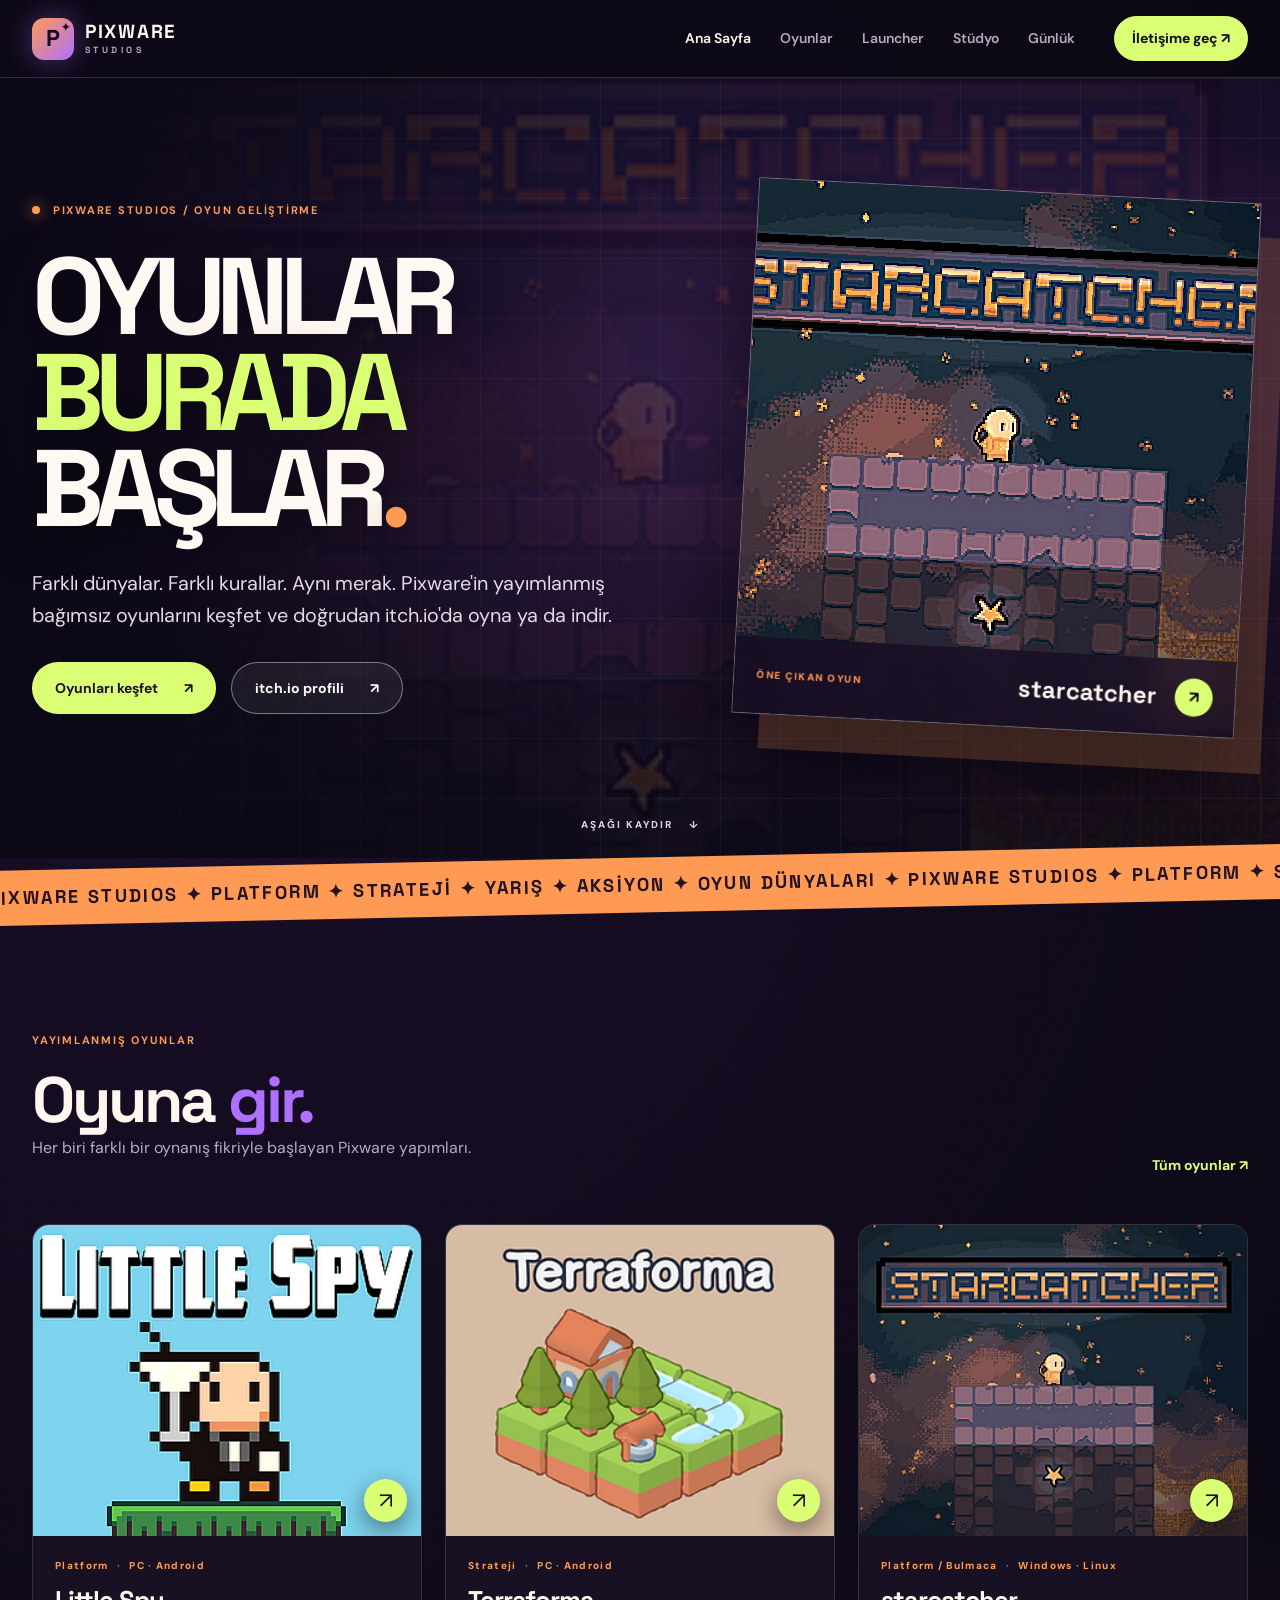
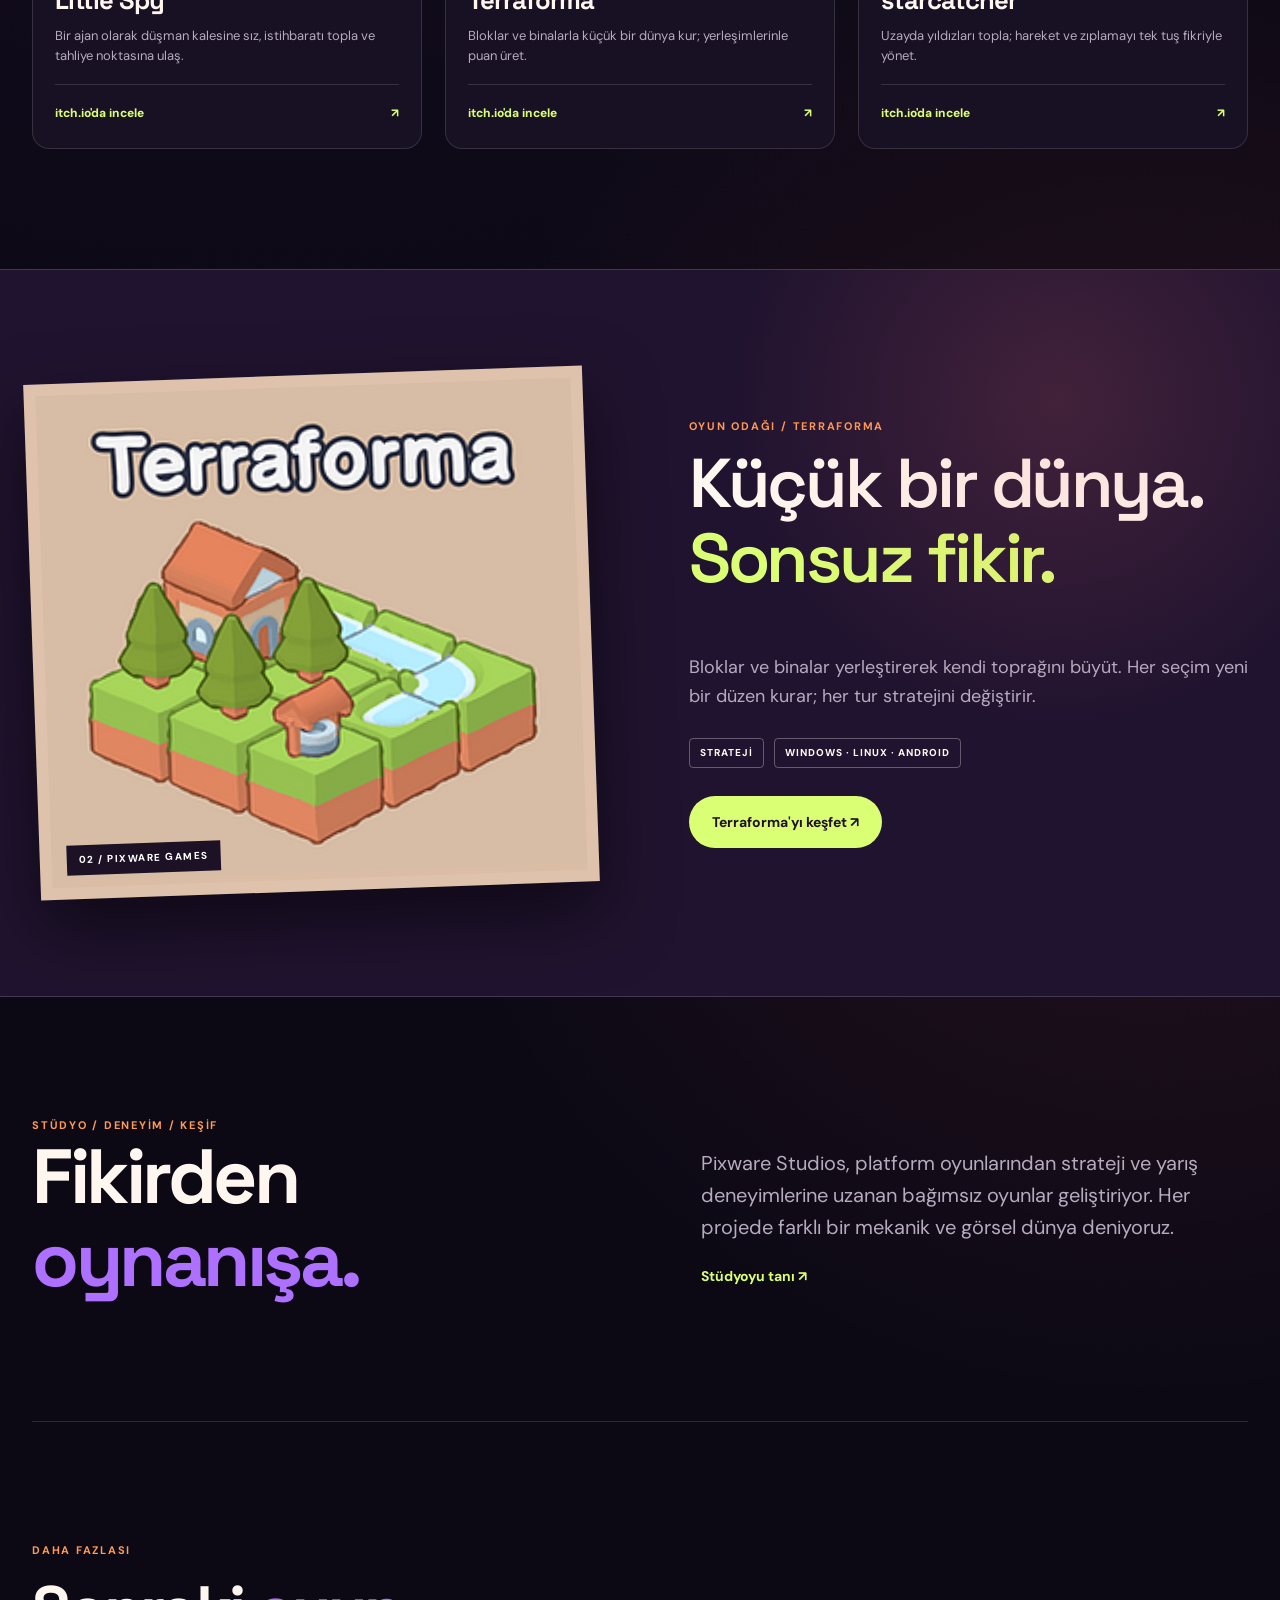
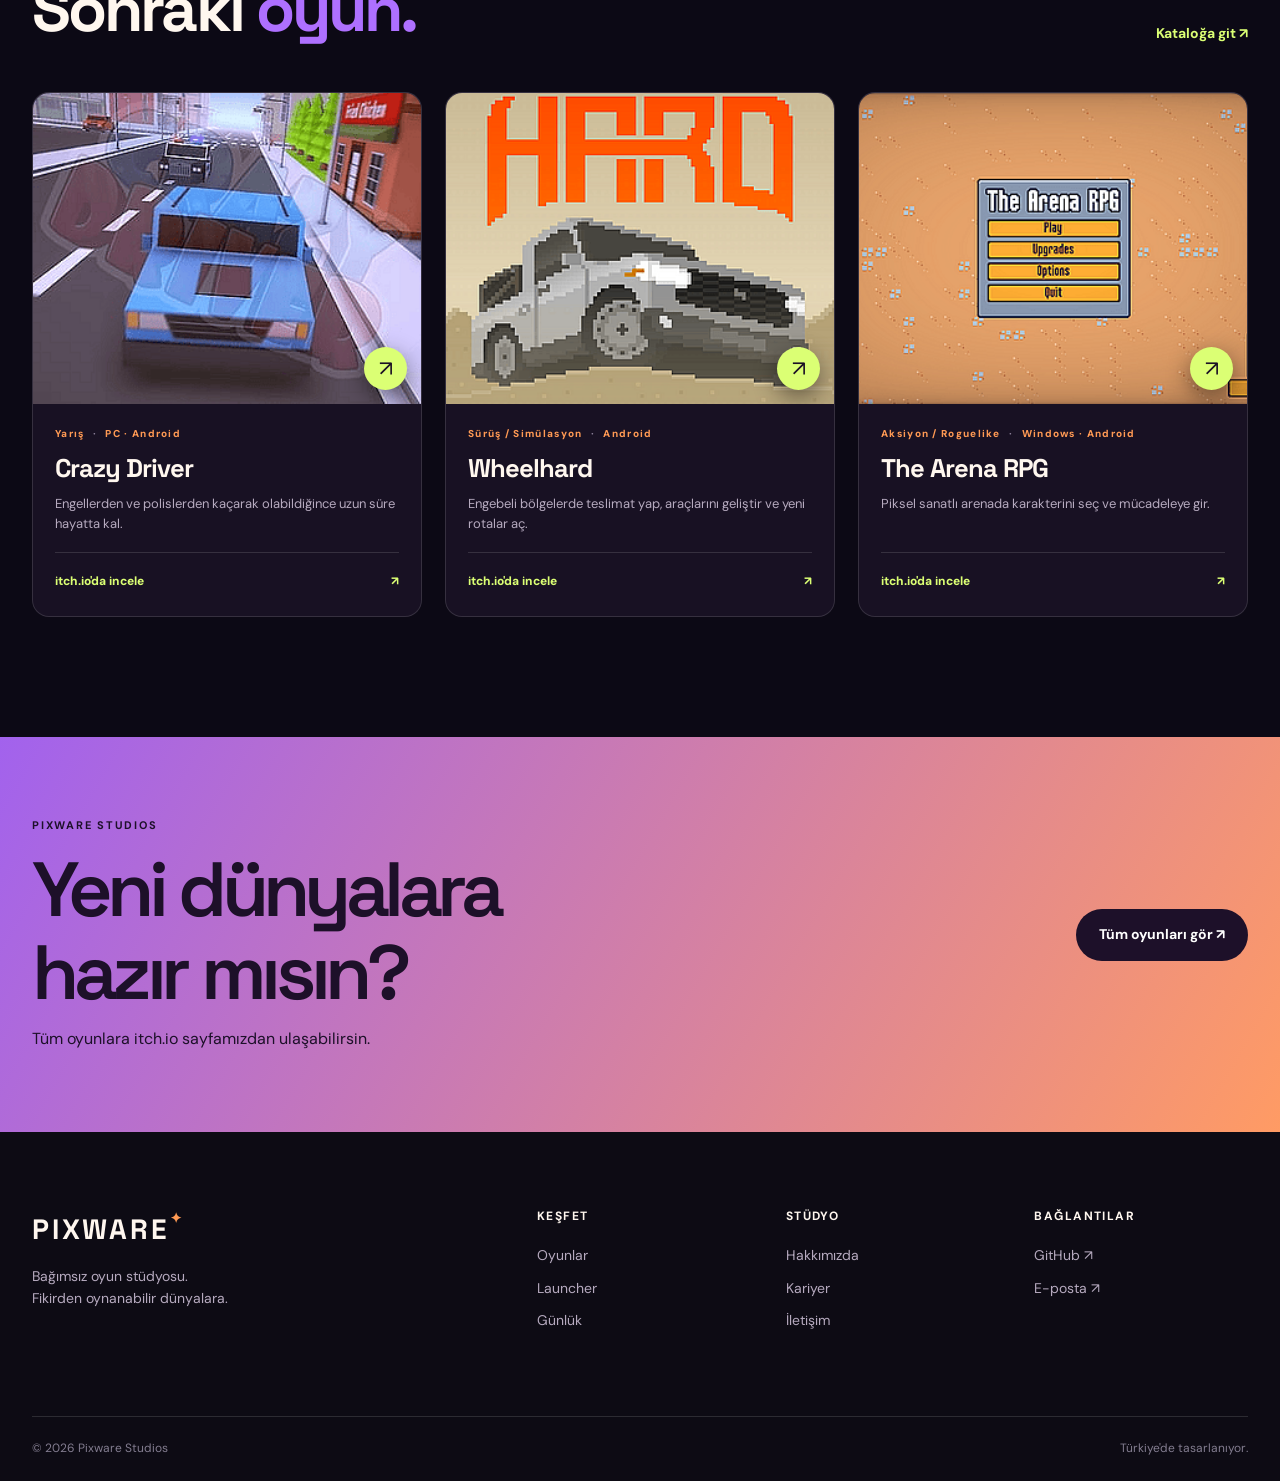
==== index.html @ bce118ea "Publish Pixware Studios website" ====
<!doctype html>
<html lang="tr">
<head>
  <meta charset="utf-8">
  <meta name="viewport" content="width=device-width, initial-scale=1">
  <meta name="theme-color" content="#100e1b">
  <meta name="description" content="Pixware Studios oyunlarını keşfet. Little Spy, Terraforma, starcatcher ve daha fazlasını itch.io üzerinden oyna veya indir.">
  <title>Bağımsız oyun stüdyosu · Pixware Studios</title>
  <link rel="icon" href="assets/logo.png" type="image/png">
  <link rel="stylesheet" href="css/experience.css">
  <link rel="stylesheet" href="css/studio-live.css">
  <script src="js/experience.js" defer></script>
</head>
<body>
  <a class="skip-link" href="#main">İçeriğe geç</a>
  <header class="site-header">
    <div class="shell header-inner">
      <a class="brand" href="index.html" aria-label="Pixware Studios ana sayfa"><span class="brand-mark">P<span>✦</span></span><span class="brand-name">PIXWARE <small>STUDIOS</small></span></a>
      <button class="menu-button" type="button" aria-label="Menüyü aç" aria-expanded="false" aria-controls="primary-nav"><span></span><span></span><span></span></button>
      <nav id="primary-nav" class="primary-nav" aria-label="Ana menü">
        <a href="index.html" aria-current="page">Ana Sayfa</a><a href="games.html" >Oyunlar</a><a href="launcher.html" >Launcher</a><a href="about.html" >Stüdyo</a><a href="news/index.html" >Günlük</a>
        <a class="nav-contact" href="contact.html">İletişime geç <span aria-hidden="true">↗</span></a>
      </nav>
    </div>
  </header>
  
<main id="main">
  <section class="studio-hero">
    <div class="hero-backdrop" aria-hidden="true"></div>
    <div class="hero-grid" aria-hidden="true"></div>
    <div class="shell studio-hero-inner">
      <div class="studio-hero-copy">
        <p class="eyebrow"><span class="live-dot"></span> PIXWARE STUDIOS / OYUN GELİŞTİRME</p>
        <h1>OYUNLAR<br><em>BURADA</em><br>BAŞLAR<span class="period">.</span></h1>
        <p>Farklı dünyalar. Farklı kurallar. Aynı merak. Pixware'in yayımlanmış bağımsız oyunlarını keşfet ve doğrudan itch.io'da oyna ya da indir.</p>
        <div class="actions"><a class="button button-primary" href="games.html">Oyunları keşfet <span>↗</span></a><a class="button button-outline" href="https://pixwarestudios.itch.io/" target="_blank" rel="noopener noreferrer">itch.io profili <span>↗</span></a></div>
      </div>
      <div class="hero-game" aria-label="starcatcher oyununun kapağı"><img src="assets/games/starcatcher.png" alt="starcatcher oyunundan piksel sanatlı uzay sahnesi"><div class="hero-game-badge"><span>ÖNE ÇIKAN OYUN</span><strong>starcatcher</strong><a href="https://pixwarestudios.itch.io/starcatcher" target="_blank" rel="noopener noreferrer" aria-label="starcatcher oyununu itch.io'da aç">↗</a></div></div>
    </div>
    <div class="hero-scroll">AŞAĞI KAYDIR <span>↓</span></div>
  </section>
  <div class="studio-ticker" aria-label="Pixware Studios oyun türleri"><div class="ticker-track" aria-hidden="true"><span>PIXWARE STUDIOS ✦ PLATFORM ✦ STRATEJİ ✦ YARIŞ ✦ AKSİYON ✦ OYUN DÜNYALARI ✦ PIXWARE STUDIOS ✦ PLATFORM ✦ STRATEJİ ✦ YARIŞ ✦ AKSİYON ✦ OYUN DÜNYALARI ✦</span></div></div>
  <section class="section shell featured-section" id="oyunlar"><div class="section-heading row"><div><p class="eyebrow">YAYIMLANMIŞ OYUNLAR</p><h2>Oyuna <em>gir.</em></h2><p>Her biri farklı bir oynanış fikriyle başlayan Pixware yapımları.</p></div><a class="text-link" href="games.html">Tüm oyunlar ↗</a></div><div class="game-grid home-grid"><a class="game-tile reveal" href="https://pixwarestudios.itch.io/little-spy" target="_blank" rel="noopener noreferrer"><span class="game-image"><img src="assets/games/little-spy.png" alt="Little Spy oyun kapağı" loading="lazy"><span class="game-play" aria-hidden="true">↗</span></span><span class="game-meta">Platform <span>·</span> PC · Android</span><strong>Little Spy</strong><span class="game-description">Bir ajan olarak düşman kalesine sız, istihbaratı topla ve tahliye noktasına ulaş.</span><span class="game-cta">itch.io'da incele <span>↗</span></span></a><a class="game-tile reveal" href="https://pixwarestudios.itch.io/terraforma" target="_blank" rel="noopener noreferrer"><span class="game-image"><img src="assets/games/terraforma.png" alt="Terraforma oyun kapağı" loading="lazy"><span class="game-play" aria-hidden="true">↗</span></span><span class="game-meta">Strateji <span>·</span> PC · Android</span><strong>Terraforma</strong><span class="game-description">Bloklar ve binalarla küçük bir dünya kur; yerleşimlerinle puan üret.</span><span class="game-cta">itch.io'da incele <span>↗</span></span></a><a class="game-tile reveal" href="https://pixwarestudios.itch.io/starcatcher" target="_blank" rel="noopener noreferrer"><span class="game-image"><img src="assets/games/starcatcher.png" alt="starcatcher oyun kapağı" loading="lazy"><span class="game-play" aria-hidden="true">↗</span></span><span class="game-meta">Platform / Bulmaca <span>·</span> Windows · Linux</span><strong>starcatcher</strong><span class="game-description">Uzayda yıldızları topla; hareket ve zıplamayı tek tuş fikriyle yönet.</span><span class="game-cta">itch.io'da incele <span>↗</span></span></a></div></section>
  <section class="spotlight"><div class="shell spotlight-grid"><div class="spotlight-art reveal"><img src="assets/games/terraforma.png" alt="Terraforma'nın izometrik ada görseli" loading="lazy"><span class="spotlight-corner">02 / PIXWARE GAMES</span></div><div class="spotlight-copy reveal"><p class="eyebrow">OYUN ODAĞI / TERRAFORMA</p><h2>Küçük bir dünya.<br><em>Sonsuz fikir.</em></h2><p>Bloklar ve binalar yerleştirerek kendi toprağını büyüt. Her seçim yeni bir düzen kurar; her tur stratejini değiştirir.</p><div class="spotlight-meta"><span>STRATEJİ</span><span>WINDOWS · LINUX · ANDROID</span></div><a class="button button-primary" href="https://pixwarestudios.itch.io/terraforma" target="_blank" rel="noopener noreferrer">Terraforma'yı keşfet ↗</a></div></div></section>
  <section class="section shell studio-story"><div class="story-overline eyebrow">STÜDYO / DENEYİM / KEŞİF</div><div class="story-grid"><h2 class="reveal">Fikirden<br><em>oynanışa.</em></h2><div class="reveal"><p>Pixware Studios, platform oyunlarından strateji ve yarış deneyimlerine uzanan bağımsız oyunlar geliştiriyor. Her projede farklı bir mekanik ve görsel dünya deniyoruz.</p><a class="text-link" href="about.html">Stüdyoyu tanı ↗</a></div></div></section>
  <section class="section shell"><div class="section-heading row"><div><p class="eyebrow">DAHA FAZLASI</p><h2>Sonraki <em>oyun.</em></h2></div><a class="text-link" href="games.html">Kataloğa git ↗</a></div><div class="game-grid home-grid"><a class="game-tile reveal" href="https://pixwarestudios.itch.io/crazydriver" target="_blank" rel="noopener noreferrer"><span class="game-image"><img src="assets/games/crazydriver.png" alt="Crazy Driver oyun kapağı" loading="lazy"><span class="game-play" aria-hidden="true">↗</span></span><span class="game-meta">Yarış <span>·</span> PC · Android</span><strong>Crazy Driver</strong><span class="game-description">Engellerden ve polislerden kaçarak olabildiğince uzun süre hayatta kal.</span><span class="game-cta">itch.io'da incele <span>↗</span></span></a><a class="game-tile reveal" href="https://pixwarestudios.itch.io/wheelhard" target="_blank" rel="noopener noreferrer"><span class="game-image"><img src="assets/games/wheelhard.png" alt="Wheelhard oyun kapağı" loading="lazy"><span class="game-play" aria-hidden="true">↗</span></span><span class="game-meta">Sürüş / Simülasyon <span>·</span> Android</span><strong>Wheelhard</strong><span class="game-description">Engebeli bölgelerde teslimat yap, araçlarını geliştir ve yeni rotalar aç.</span><span class="game-cta">itch.io'da incele <span>↗</span></span></a><a class="game-tile reveal" href="https://pixwarestudios.itch.io/the-arena-rpg" target="_blank" rel="noopener noreferrer"><span class="game-image"><img src="assets/games/the-arena-rpg.png" alt="The Arena RPG oyun kapağı" loading="lazy"><span class="game-play" aria-hidden="true">↗</span></span><span class="game-meta">Aksiyon / Roguelike <span>·</span> Windows · Android</span><strong>The Arena RPG</strong><span class="game-description">Piksel sanatlı arenada karakterini seç ve mücadeleye gir.</span><span class="game-cta">itch.io'da incele <span>↗</span></span></a></div></section>
  <section class="closing"><div class="shell closing-inner"><div><p class="eyebrow">PIXWARE STUDIOS</p><h2>Yeni dünyalara<br>hazır mısın?</h2><p>Tüm oyunlara itch.io sayfamızdan ulaşabilirsin.</p></div><a class="button button-light" href="https://pixwarestudios.itch.io/" target="_blank" rel="noopener noreferrer">Tüm oyunları gör ↗</a></div></section>
</main>
  <footer class="site-footer"><div class="shell footer-main"><div><a class="footer-brand" href="index.html">PIXWARE<span>✦</span></a><p>Bağımsız oyun stüdyosu.<br>Fikirden oynanabilir dünyalara.</p></div><div><strong>Keşfet</strong><a href="games.html">Oyunlar</a><a href="launcher.html">Launcher</a><a href="news/index.html">Günlük</a></div><div><strong>Stüdyo</strong><a href="about.html">Hakkımızda</a><a href="careers.html">Kariyer</a><a href="contact.html">İletişim</a></div><div><strong>Bağlantılar</strong><a href="https://github.com/EnesAkdogan/pixware-studios-site" target="_blank" rel="noopener noreferrer">GitHub ↗</a><a href="mailto:info@pixwarestudios.com">E-posta ↗</a></div></div><div class="shell footer-bottom"><span>© 2026 Pixware Studios</span><span>Türkiye'de tasarlanıyor.</span></div></footer>
</body></html>
---- css/experience.css ----
@import url('https://fonts.googleapis.com/css2?family=DM+Sans:wght@400;500;600;700&family=Space+Grotesk:wght@400;500;600;700&display=swap');
:root{--bg:#100e1b;--panel:#191627;--panel2:#221c31;--text:#f6f0ee;--muted:#aaa5b6;--line:#393245;--purple:#b79af7;--orange:#e9a578;--cream:#f2e8df}
*{box-sizing:border-box}html{scroll-behavior:smooth}body{margin:0;background:var(--bg);color:var(--text);font-family:'DM Sans',sans-serif;font-size:16px;line-height:1.6}a{color:inherit;text-decoration:none}button{font:inherit}h1,h2,h3,p,blockquote{margin-top:0}h1,h2,h3,blockquote{font-family:'Space Grotesk',sans-serif;line-height:1.08;letter-spacing:-.045em}h1{font-size:clamp(3.7rem,8vw,8rem);font-weight:600}h2{font-size:clamp(2.5rem,5vw,4.6rem);font-weight:600}em{font-style:normal;color:var(--purple)}p{color:var(--muted)}.shell{width:min(100% - 64px,1240px);margin-inline:auto}.skip-link{position:absolute;top:-100px;left:16px;z-index:100;background:var(--cream);color:var(--bg);padding:12px}.skip-link:focus{top:10px}:focus-visible{outline:2px solid var(--orange);outline-offset:4px}
.site-header{height:88px;border-bottom:1px solid var(--line);position:relative;z-index:20;background:rgba(16,14,27,.96)}.header-inner{height:100%;display:flex;align-items:center;justify-content:space-between;gap:32px}.brand{display:flex;align-items:center;gap:11px;white-space:nowrap}.brand-mark{display:grid;place-items:center;width:42px;height:42px;background:var(--purple);color:var(--bg);border-radius:12px;font-family:'Space Grotesk';font-weight:700;font-size:23px;position:relative}.brand-mark span{font-size:11px;position:absolute;right:4px;top:1px}.brand-name{font-family:'Space Grotesk';font-size:19px;font-weight:700;letter-spacing:.09em;line-height:1}.brand-name small{display:block;font-size:9px;letter-spacing:.38em;margin-top:5px;color:var(--muted)}.primary-nav{display:flex;align-items:center;gap:29px}.primary-nav>a{font-size:14px;font-weight:600;color:var(--muted);transition:color .2s}.primary-nav>a:hover,.primary-nav>a[aria-current]{color:var(--text)}.primary-nav .nav-contact{border:1px solid var(--line);color:var(--text);padding:10px 17px;border-radius:100px;margin-left:10px}.nav-contact span{color:var(--orange)}.menu-button{display:none}
.hero{display:grid;grid-template-columns:1.08fr .92fr;min-height:680px;align-items:center;gap:25px;padding-block:90px 110px}.hero-copy{position:relative;z-index:2}.eyebrow{color:var(--orange);font-weight:700;letter-spacing:.16em;font-size:11px;text-transform:uppercase}.live-dot{display:inline-block;width:8px;height:8px;background:var(--orange);border-radius:100%;box-shadow:0 0 16px var(--orange);margin-right:8px}.hero h1{margin:23px 0 27px;white-space:nowrap}.hero-lead{font-size:18px;max-width:560px;line-height:1.7}.actions{display:flex;flex-wrap:wrap;gap:15px;align-items:center;margin-top:30px}.button{display:inline-flex;align-items:center;justify-content:space-between;gap:26px;min-height:52px;border-radius:100px;padding:13px 23px;font-size:14px;font-weight:700;transition:transform .2s,background .2s}.button:hover{transform:translateY(-3px)}.button-primary{background:var(--purple);color:var(--bg)}.button-primary:hover{background:#d1bafc}.button-quiet{border:1px solid var(--line)}.button-light{background:var(--cream);color:var(--bg)}.hero-note{font-size:12px;margin-top:25px;color:#8f899d}.hero-art{position:relative;aspect-ratio:1;min-width:0;display:grid;place-items:center;background:radial-gradient(circle at center,#3a275d 0%,#261d3b 35%,transparent 67%)}.orbit{position:absolute;inset:9%;border:1px solid #70558e;border-radius:50%;transform:rotate(-25deg) scaleY(.66)}.orbit-two{inset:0%;border-color:#4e3b69;transform:rotate(38deg) scaleY(.66)}.hero-disc{width:55%;aspect-ratio:1;border-radius:50%;display:grid;place-items:center;background:radial-gradient(circle at 30% 28%,#e8c6ff 0%,#bca2f2 20%,#7659b2 55%,#30234b 85%);box-shadow:0 0 90px #a46ddb50,inset -22px -25px 35px #291c51;transform:rotate(-15deg)}.hero-disc span{font:700 clamp(4rem,12vw,10rem)/1 'Space Grotesk';letter-spacing:-.15em;color:#20122e70;transform:translateX(-.08em)}.art-caption{position:absolute;bottom:5%;left:5%;display:flex;flex-direction:column;line-height:1.5;letter-spacing:.2em;font-size:10px;color:#b6a6cc}.art-caption b{color:var(--orange)}.art-star{position:absolute;color:var(--orange)}.star-one{right:9%;top:18%;font-size:45px}.star-two{left:10%;top:22%;font-size:25px}
.status-strip{border-block:1px solid var(--line);background:#171321}.status-inner{display:flex;align-items:center;gap:25px;min-height:92px}.status-inner>span{font-size:11px;color:var(--orange);font-weight:700;letter-spacing:.18em}.status-inner strong{font-size:16px;font-weight:600}.status-inner a{margin-left:auto;font-size:13px;color:var(--purple);font-weight:700}.section{padding-block:120px}.section-heading{max-width:690px;margin-bottom:48px}.section-heading h2{margin:16px 0 23px}.section-heading p:last-child{max-width:610px}.section-heading.row{max-width:none;display:flex;align-items:end;justify-content:space-between;gap:20px}.section-heading.row h2{margin-bottom:0}.text-link{color:var(--purple);font-size:14px;font-weight:700;white-space:nowrap}.text-link:hover{text-decoration:underline}.feature-grid{display:grid;grid-template-columns:1fr 1fr;gap:18px}.feature-card{min-height:460px;padding:35px;display:flex;flex-direction:column;border:1px solid var(--line);border-radius:20px;position:relative;overflow:hidden;transition:transform .2s,border-color .2s}.feature-card:hover{transform:translateY(-5px);border-color:var(--purple)}.feature-purple{background:radial-gradient(circle at 80% 10%,#473269 0%,#21192f 45%,#191524 80%)}.feature-orange{background:radial-gradient(circle at 80% 10%,#67402e 0%,#2b1d26 45%,#191524 80%)}.feature-index{font-size:11px;color:var(--orange);font-weight:700;letter-spacing:.14em}.feature-icon{font-size:130px;align-self:end;line-height:1;margin:auto 30px 20px 0;color:#b79af780;text-shadow:0 0 50px #b79af780}.feature-orange .feature-icon{color:#e9a57899}.feature-card h3{font-size:29px;margin-bottom:10px}.feature-card p{font-size:14px;max-width:420px}.feature-link{margin-top:auto;font-size:14px;font-weight:700}.manifesto{background:#1b1728;padding-block:110px;border-block:1px solid var(--line)}.manifesto-inner{max-width:900px;text-align:center}.manifesto blockquote{font-size:clamp(3.4rem,7vw,7rem);margin:24px 0 25px}.manifesto-inner>p:not(.eyebrow){max-width:550px;margin-inline:auto}.manifesto .text-link{display:inline-block;margin-top:20px}.journal-card{display:block;position:relative;border-top:1px solid var(--line);border-bottom:1px solid var(--line);padding:36px 60px 40px 0;transition:padding .2s}.journal-card:hover{padding-left:16px}.journal-date{font-size:11px;font-weight:700;letter-spacing:.14em;color:var(--orange)}.journal-date span{margin-inline:8px}.journal-card h3,.journal-card h2{font-size:clamp(2rem,4vw,3rem);margin:22px 0 12px}.journal-card p{margin-bottom:0}.journal-arrow{position:absolute;right:5px;top:45%;font-size:30px;color:var(--purple)}.closing{background:var(--purple);padding-block:80px}.closing .eyebrow,.closing h2,.closing p{color:var(--bg)}.closing-inner{display:flex;justify-content:space-between;align-items:center;gap:30px}.closing h2{margin:13px 0}.closing p:last-child{margin-bottom:0}
.site-footer{padding-top:75px;background:#0d0b14}.footer-main{display:grid;grid-template-columns:2.2fr repeat(3,1fr);gap:35px;padding-bottom:85px}.footer-brand{font-family:'Space Grotesk';font-size:28px;font-weight:700;letter-spacing:.1em}.footer-brand span{color:var(--orange);font-size:14px;vertical-align:top}.footer-main p{font-size:14px;margin-top:13px}.footer-main>div:not(:first-child){display:flex;flex-direction:column;gap:10px}.footer-main strong{font-size:12px;letter-spacing:.12em;text-transform:uppercase;margin-bottom:8px}.footer-main a:not(.footer-brand){font-size:14px;color:var(--muted)}.footer-main a:hover{color:var(--text)}.footer-bottom{border-top:1px solid var(--line);padding-block:22px;display:flex;justify-content:space-between;color:#837d90;font-size:12px}
.page-hero{padding-block:110px 90px;border-bottom:1px solid var(--line)}.page-hero h1{margin:20px 0 30px}.page-hero>p:last-of-type{font-size:19px;max-width:720px}.page-hero .actions{margin-top:35px}.state-panel{border:1px solid var(--line);border-radius:22px;min-height:320px;padding:50px;display:grid;grid-template-columns:180px 1fr;gap:35px;align-items:center;background:radial-gradient(circle at 7% 5%,#402a5c,#1b1728 48%,#191524)}.state-symbol{font-size:135px;line-height:1;color:var(--purple)}.state-panel h2{font-size:clamp(2.3rem,4vw,3.8rem)}.state-panel p:not(.eyebrow){max-width:620px}.two-column{display:grid;grid-template-columns:1fr 1fr;gap:70px}.prose{font-size:18px}.team-row{display:flex;align-items:center;gap:25px;border-top:1px solid var(--line);padding-top:30px}.team-row h2{font-size:30px;margin:0}.team-row p{margin:5px 0 0}.team-row .text-link{margin-left:auto}.avatar{width:76px;height:76px;border-radius:18px;background:var(--purple);display:grid;place-items:center;color:var(--bg);font-family:'Space Grotesk';font-size:26px;font-weight:700}.contact-grid{display:grid;grid-template-columns:1fr 1fr;gap:18px}.contact-card{background:var(--panel);border:1px solid var(--line);border-radius:20px;padding:35px;min-height:260px;position:relative;overflow-wrap:anywhere}.contact-card:hover{border-color:var(--purple)}.contact-card h2{font-size:clamp(1.5rem,2.8vw,2.7rem);margin:20px 0}.contact-arrow{position:absolute;right:30px;bottom:25px;color:var(--purple);font-size:28px}.article{max-width:900px;padding-block:75px 130px}.article>.eyebrow{margin-top:80px}.article h1{font-size:clamp(3.3rem,7vw,6rem)}.article-body{max-width:720px;border-top:1px solid var(--line);padding-top:35px;font-size:19px}.article-body a{color:var(--purple);text-decoration:underline}
@media(max-width:900px){.primary-nav{gap:14px}.primary-nav>a{font-size:12px}.hero{min-height:580px}.hero-art{opacity:.75}.hero h1{font-size:clamp(3.5rem,8vw,6rem)}.footer-main{grid-template-columns:2fr 1fr 1fr}.footer-main>div:last-child{grid-column:2}}
@media(max-width:720px){.shell{width:min(100% - 36px,1240px)}.site-header{height:72px}.menu-button{display:flex;flex-direction:column;gap:5px;border:0;background:transparent;padding:12px;margin-right:-12px}.menu-button span{width:23px;height:2px;background:var(--text)}.primary-nav{display:none;position:absolute;top:72px;left:0;right:0;background:var(--bg);padding:20px 18px 28px;flex-direction:column;align-items:stretch;border-bottom:1px solid var(--line)}.primary-nav.open{display:flex}.primary-nav>a{font-size:16px;padding:8px}.primary-nav .nav-contact{margin:5px 0 0}.hero{display:flex;flex-direction:column;align-items:stretch;padding-block:70px 20px;min-height:0}.hero h1{font-size:clamp(3.5rem,13vw,5.8rem);white-space:normal}.hero-lead{font-size:16px}.hero-art{height:330px;max-width:430px;width:100%;align-self:center}.hero-disc span{font-size:80px}.status-inner{gap:8px;flex-wrap:wrap;padding-block:18px}.status-inner strong{width:100%;order:2}.status-inner a{order:3;margin:0}.section{padding-block:75px}.section-heading.row{align-items:start}.feature-grid,.contact-grid,.two-column{grid-template-columns:1fr}.feature-card{min-height:360px;padding:26px}.feature-icon{font-size:90px}.manifesto{padding-block:75px}.manifesto blockquote{font-size:clamp(3rem,11vw,5rem)}.closing-inner{align-items:start;flex-direction:column}.footer-main{grid-template-columns:1fr 1fr;gap:30px;padding-bottom:60px}.footer-main>div:first-child{grid-column:1/-1}.footer-main>div:last-child{grid-column:auto}.page-hero{padding-block:75px 65px}.page-hero h1{font-size:clamp(3.6rem,12vw,6rem)}.state-panel{grid-template-columns:1fr;padding:30px;gap:0}.state-symbol{font-size:80px}.team-row{flex-wrap:wrap}.team-row .text-link{margin:0;width:100%}}
@media(max-width:420px){.brand-name{font-size:16px}.hero h1{font-size:3.4rem}.actions{align-items:stretch}.actions .button{width:100%}.footer-main{grid-template-columns:1fr 1fr}.footer-bottom{gap:10px;flex-wrap:wrap}}
@media(prefers-reduced-motion:reduce){*,*:before,*:after{scroll-behavior:auto!important;animation-duration:.01ms!important;transition-duration:.01ms!important}}
---- css/studio-live.css ----
:root{--bg:#0c0915;--panel:#171023;--text:#fff7ef;--muted:#b6aabf;--purple:#ae70ff;--orange:#ff9a54;--lime:#dbff74;--line:#ffffff21}
body{background:var(--bg);background-image:radial-gradient(circle at 20% 15%,#5c25812b,transparent 32%),radial-gradient(circle at 90% 48%,#e9516520,transparent 28%);overflow-x:hidden}
::selection{background:var(--lime);color:#15101a}
.site-header{height:78px;background:#0c0915d9;backdrop-filter:blur(18px);border-color:#ffffff26}
.primary-nav .nav-contact{background:var(--lime);color:#17101f;border-color:var(--lime);font-weight:800}.primary-nav .nav-contact span{color:#17101f}
.brand-mark{background:linear-gradient(135deg,var(--orange),var(--purple));color:#1a082d;box-shadow:0 0 30px #af70ff66}
.studio-hero{position:relative;min-height:min(780px,calc(100svh - 78px));display:grid;align-items:center;isolation:isolate;overflow:hidden;background:radial-gradient(ellipse at 78% 38%,#65317e 0%,#21102f 39%,#0c0915 72%)}
.hero-backdrop{position:absolute;inset:0;z-index:-2;background:linear-gradient(90deg,#0c0915 10%,#0c0915ad 50%,#0c0915aa),url('../assets/games/starcatcher.png') center/cover;opacity:.36;filter:saturate(1.5)}
.hero-grid{position:absolute;inset:0;z-index:-1;background-image:linear-gradient(#ffffff0d 1px,transparent 1px),linear-gradient(90deg,#ffffff0d 1px,transparent 1px);background-size:60px 60px;mask-image:linear-gradient(90deg,transparent,#000 60%)}
.studio-hero-inner{display:grid;grid-template-columns:1.12fr .88fr;align-items:center;gap:6%;padding-block:90px 110px}
.studio-hero-copy{position:relative;z-index:2;animation:slide-up .7s both}
.studio-hero h1{font-size:clamp(4.4rem,8.5vw,9.5rem);line-height:.88;letter-spacing:-.085em;margin:30px 0;color:#fff8f3;font-weight:700;text-shadow:0 12px 45px #0008}
.studio-hero h1 em{color:var(--lime)}.studio-hero h1 .period{color:var(--orange)}
.studio-hero-copy>p:not(.eyebrow){font-size:clamp(1rem,1.55vw,1.25rem);color:#e5d9e6;max-width:590px;line-height:1.65}
.studio-hero .button-primary,.spotlight .button-primary{background:var(--lime);color:#21102a}.studio-hero .button-primary:hover,.spotlight .button-primary:hover{background:#ebffa9}
.button-outline{border:1px solid #ffffff68;color:#fff;background:#ffffff10}.button-outline:hover{background:#ffffff27}
.hero-game{position:relative;aspect-ratio:4/4.2;min-width:0;transform:rotate(3deg);box-shadow:28px 34px 0 #ff9a5430,0 40px 100px #000a;border:1px solid #ffffff5a;animation:float-card 7s ease-in-out infinite}
.hero-game>img{width:100%;height:100%;object-fit:cover;image-rendering:pixelated;filter:saturate(1.1)}
.hero-game-badge{position:absolute;left:0;right:0;bottom:0;display:flex;align-items:center;gap:18px;padding:19px 22px;background:linear-gradient(90deg,#170d23f2,#170d23bf);backdrop-filter:blur(12px)}
.hero-game-badge span{display:block;font-size:10px;letter-spacing:.15em;color:var(--orange);font-weight:800}.hero-game-badge strong{font:700 24px 'Space Grotesk';margin-left:auto}.hero-game-badge a{width:38px;height:38px;border-radius:50%;display:grid;place-items:center;background:var(--lime);color:#160c21;font-weight:800}
.hero-scroll{position:absolute;bottom:25px;left:50%;transform:translateX(-50%);font-size:10px;letter-spacing:.2em;font-weight:800;color:#e2cfed}.hero-scroll span{display:inline-block;margin-left:12px;animation:bob 1.7s ease-in-out infinite}
.studio-ticker{overflow:hidden;background:var(--orange);color:#231222;transform:rotate(-1.2deg) scale(1.02);position:relative;z-index:3}.ticker-track{white-space:nowrap;width:max-content;animation:marquee 25s linear infinite}.ticker-track span{font:700 18px/3 'Space Grotesk';letter-spacing:.12em}
.section-heading h2,.studio-story h2{font-weight:700}.section-heading .eyebrow,.story-overline{color:var(--orange)}
.game-grid{display:grid;grid-template-columns:repeat(3,minmax(0,1fr));gap:23px}.game-tile{display:flex;flex-direction:column;min-width:0;border:1px solid var(--line);background:#181123;border-radius:17px;overflow:hidden;padding-bottom:25px;transition:transform .3s,border-color .3s,box-shadow .3s}.game-tile:hover{transform:translateY(-8px);border-color:#cc98ff;box-shadow:0 25px 70px #0008,0 0 35px #ae70ff32}.game-image{position:relative;display:block;aspect-ratio:1.25;overflow:hidden;background:#2b2138}.game-image img{width:100%;height:100%;object-fit:cover;image-rendering:auto;transition:transform .6s,filter .6s}.game-tile:hover .game-image img{transform:scale(1.06);filter:saturate(1.25)}.game-play{position:absolute;right:14px;bottom:14px;width:43px;height:43px;display:grid;place-items:center;border-radius:50%;background:var(--lime);color:#1b1025;font-size:22px;box-shadow:0 8px 25px #0007;transition:transform .3s}.game-tile:hover .game-play{transform:rotate(45deg)}.game-meta{display:block;padding:22px 22px 0;color:var(--orange);font-size:10px;font-weight:800;letter-spacing:.13em}.game-meta span{margin-inline:5px;color:#8f839d}.game-tile strong{font:700 clamp(1.35rem,2vw,2rem)/1.1 'Space Grotesk';letter-spacing:-.04em;padding:12px 22px 0}.game-description{padding:12px 22px 0;color:var(--muted);font-size:13px;line-height:1.55;min-height:70px}.game-cta{margin:auto 22px 0;padding-top:19px;border-top:1px solid var(--line);font-size:12px;font-weight:800;color:var(--lime);display:flex;justify-content:space-between}
.spotlight{background:#20132f;border-block:1px solid #ffffff28;padding-block:105px;position:relative;overflow:hidden}.spotlight:before{content:'';position:absolute;inset:-30% -10% auto auto;width:700px;height:700px;background:radial-gradient(circle,#e968722b,transparent 66%);pointer-events:none}.spotlight-grid{display:grid;grid-template-columns:1fr 1fr;gap:8%;align-items:center}.spotlight-art{position:relative;background:#dbbca5;border:12px solid #ffffff15;box-shadow:0 30px 70px #0008;transform:rotate(-2deg);aspect-ratio:1.1}.spotlight-art img{width:100%;height:100%;object-fit:cover}.spotlight-corner{position:absolute;bottom:12px;left:15px;background:#1c1125;color:#fff;padding:7px 12px;font-size:10px;letter-spacing:.15em;font-weight:800}.spotlight-copy h2{font-size:clamp(3rem,5.4vw,6rem)}.spotlight-copy h2 em{color:var(--lime)}.spotlight-copy>p:not(.eyebrow){font-size:18px}.spotlight-meta{display:flex;flex-wrap:wrap;gap:10px;margin:28px 0}.spotlight-meta span{border:1px solid #ffffff4d;padding:6px 10px;border-radius:4px;font-size:10px;font-weight:800;letter-spacing:.1em}
.studio-story{border-bottom:1px solid var(--line)}.story-grid{display:grid;grid-template-columns:1fr 1fr;gap:10%;align-items:center}.story-grid h2{font-size:clamp(3.4rem,6vw,6.5rem);margin-bottom:0}.story-grid p{font-size:20px;line-height:1.6}.story-grid .text-link{color:var(--lime)}
.closing{background:linear-gradient(120deg,#a262ed,#ff9b64);color:#1d1029}.closing .eyebrow,.closing h2,.closing p{color:#1d1029}.closing h2{font-size:clamp(3.2rem,6vw,6rem);letter-spacing:-.07em}.closing .button-light{background:#1d1029;color:#fff}
.catalog-hero{min-height:500px;display:flex;align-items:center;background:radial-gradient(circle at 80% 25%,#6e347c 0%,#281535 38%,#0c0915 75%);position:relative;overflow:hidden}.catalog-hero:after{content:'PIXWARE';position:absolute;right:-3%;bottom:-18%;font:700 clamp(9rem,24vw,25rem) 'Space Grotesk';letter-spacing:-.1em;color:#ffffff08;pointer-events:none}.catalog-hero .shell{position:relative;z-index:1;padding-block:90px}.catalog-hero h1{font-size:clamp(4rem,8vw,8rem);line-height:.93;margin:22px 0}.catalog-hero h1 em{color:var(--lime)}.catalog-hero p:not(.eyebrow){font-size:19px;max-width:670px}.catalog-hero .text-link{color:var(--orange)}.catalog-top{display:flex;justify-content:space-between;align-items:center;margin-bottom:22px}.catalog-top span{color:var(--muted);font-size:11px;font-weight:800;letter-spacing:.13em}
.page-hero{background:radial-gradient(circle at 80% 10%,#5b287744,transparent 48%)}.page-hero h1 em,.article h1 em{color:var(--lime)}.state-panel{background:linear-gradient(135deg,#281835,#1b1328)}.state-symbol{color:var(--orange)}.text-link{color:var(--lime)}.contact-card:hover{border-color:var(--lime)}
.reveal{opacity:0;translate:0 24px;transition:opacity .65s ease,translate .65s ease}.reveal.is-visible{opacity:1;translate:0 0}
@keyframes float-card{0%,100%{transform:translateY(0) rotate(3deg)}50%{transform:translateY(-14px) rotate(1deg)}}@keyframes slide-up{from{opacity:0;transform:translateY(30px)}to{opacity:1;transform:translateY(0)}}@keyframes marquee{to{transform:translateX(-50%)}}@keyframes bob{50%{transform:translateY(7px)}}
@media(max-width:1000px){.studio-hero-inner{grid-template-columns:1fr 1fr;gap:4%}.studio-hero h1{font-size:clamp(4rem,8vw,7rem)}.game-grid{gap:15px}}
@media(max-width:720px){.site-header{height:72px}.studio-hero{min-height:auto}.studio-hero-inner{grid-template-columns:1fr;padding-block:70px 80px}.studio-hero h1{font-size:clamp(4rem,13vw,7rem)}.hero-game{max-width:420px;width:80%;margin:50px auto 0;aspect-ratio:1.2}.hero-scroll{display:none}.game-grid{grid-template-columns:repeat(2,minmax(0,1fr))}.spotlight-grid,.story-grid{grid-template-columns:1fr}.spotlight{padding-block:70px}.spotlight-art{max-width:500px}.spotlight-copy{padding-top:20px}.catalog-hero{min-height:400px}.catalog-hero h1{font-size:clamp(3.5rem,10vw,6rem)}}
@media(max-width:520px){.game-grid{grid-template-columns:1fr}.hero-game{width:90%}.studio-hero h1{font-size:clamp(3.6rem,15vw,5.5rem)}.studio-hero-copy>p:not(.eyebrow){font-size:16px}.game-image{aspect-ratio:1.45}.game-description{min-height:0}.spotlight-copy h2{font-size:3.4rem}.catalog-hero h1{font-size:3.5rem}}
.reveal{opacity:1;translate:none}.has-js .reveal{opacity:0;translate:0 24px}.has-js .reveal.is-visible{opacity:1;translate:none}
@media(prefers-reduced-motion:reduce){.hero-game,.studio-hero-copy,.ticker-track,.hero-scroll span{animation:none!important}.reveal,.has-js .reveal{opacity:1;translate:none;transition:none}}
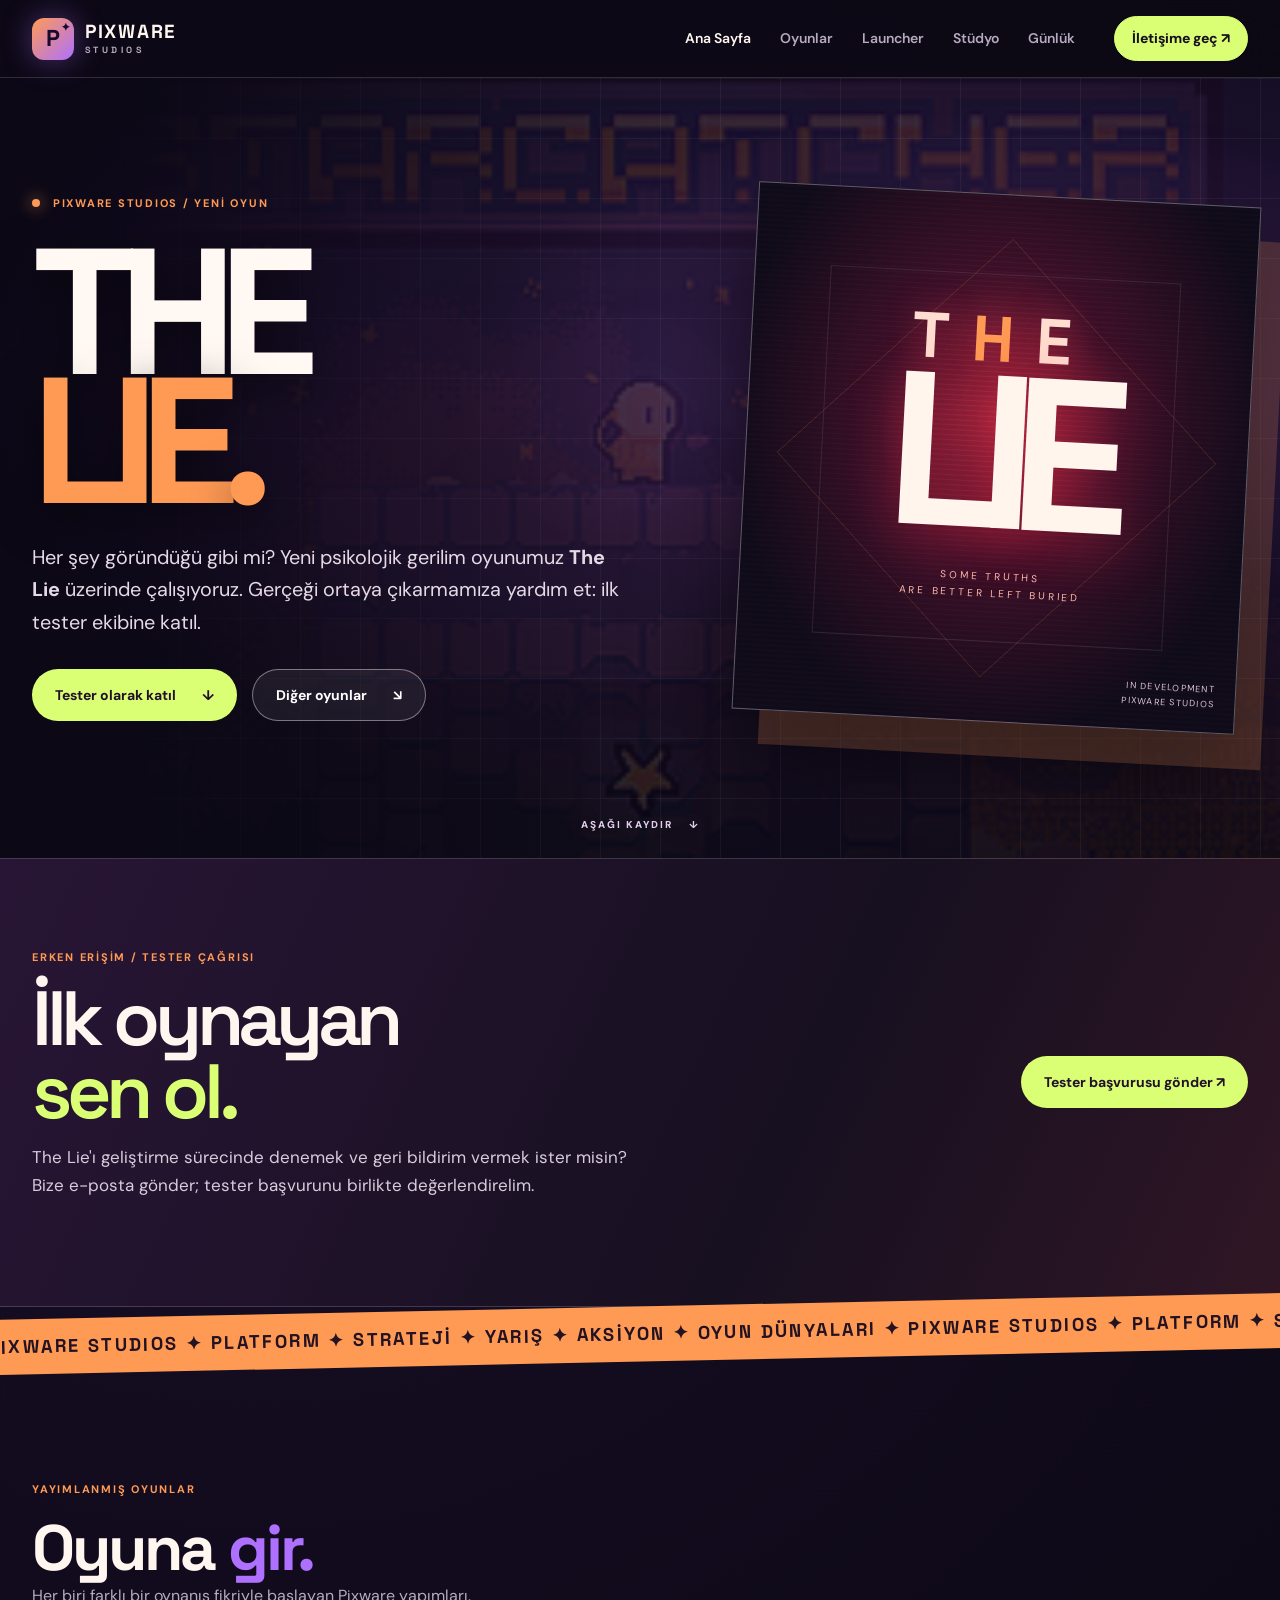
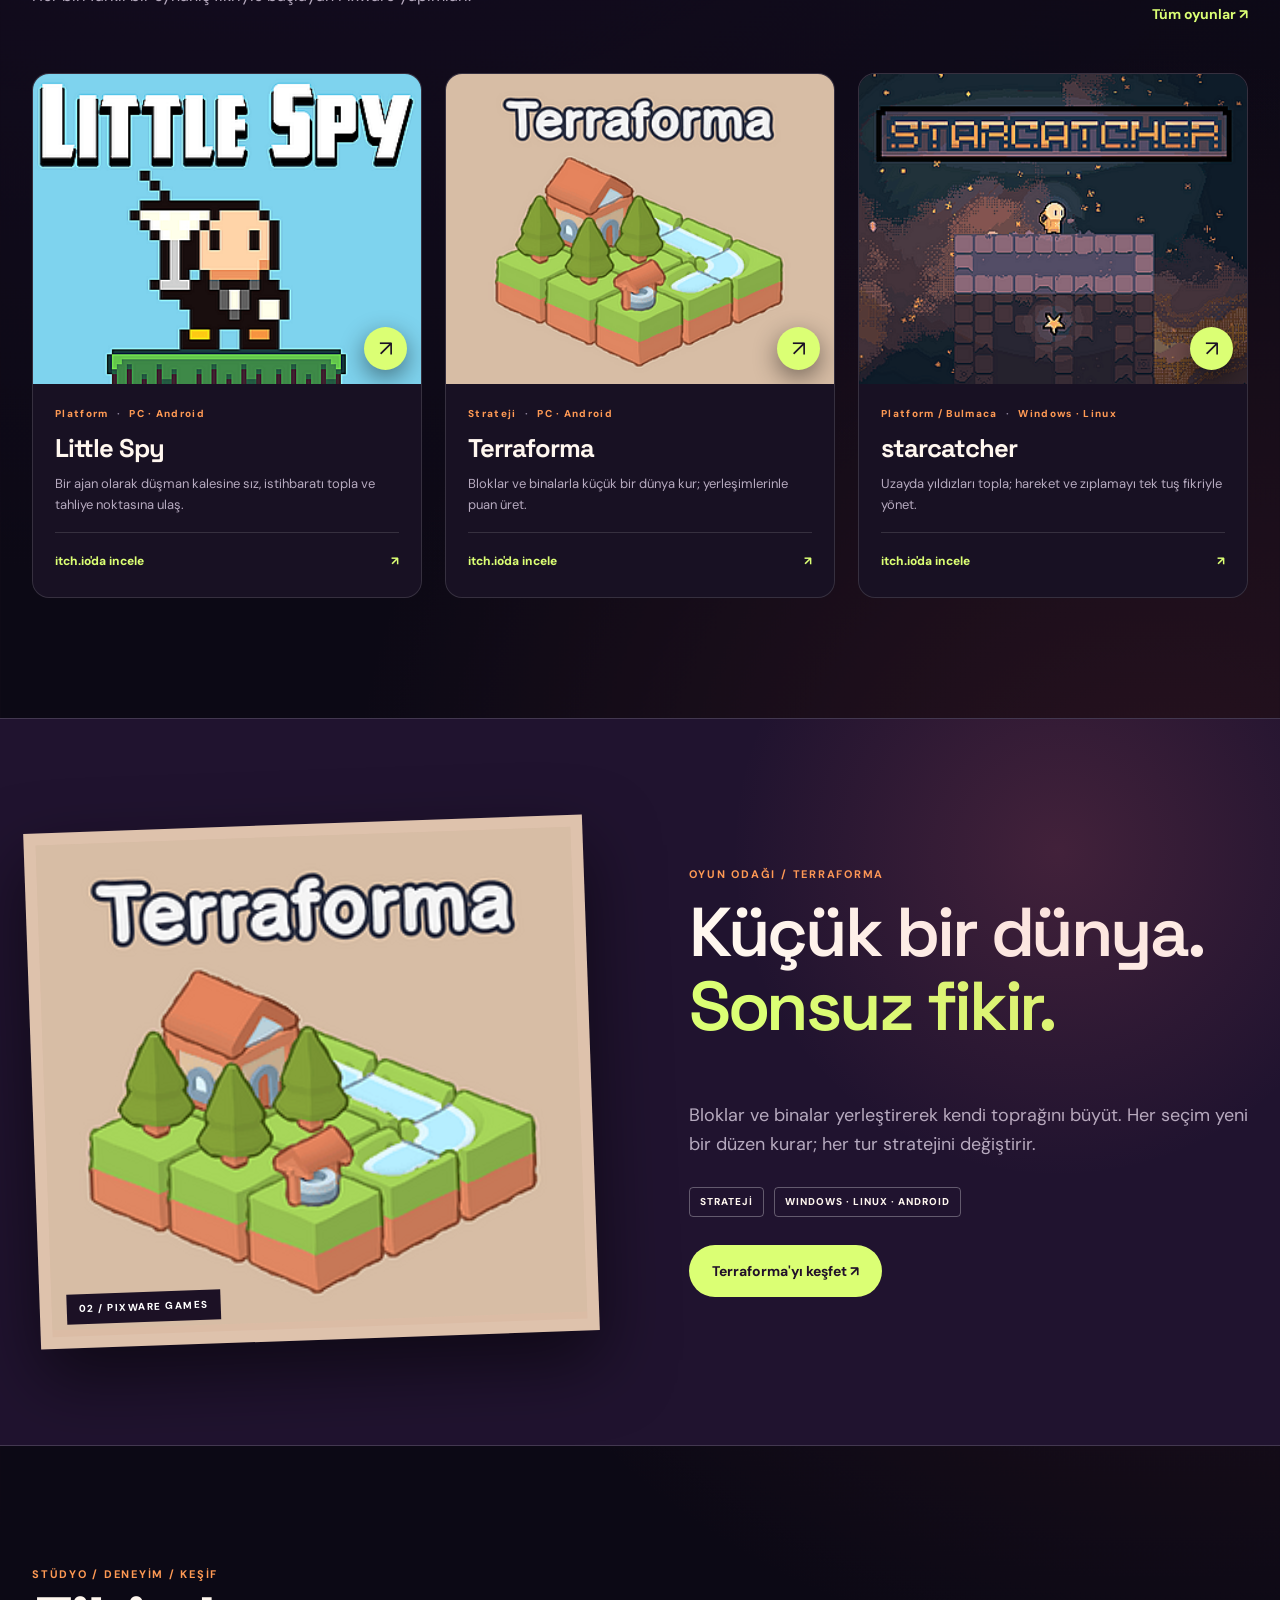
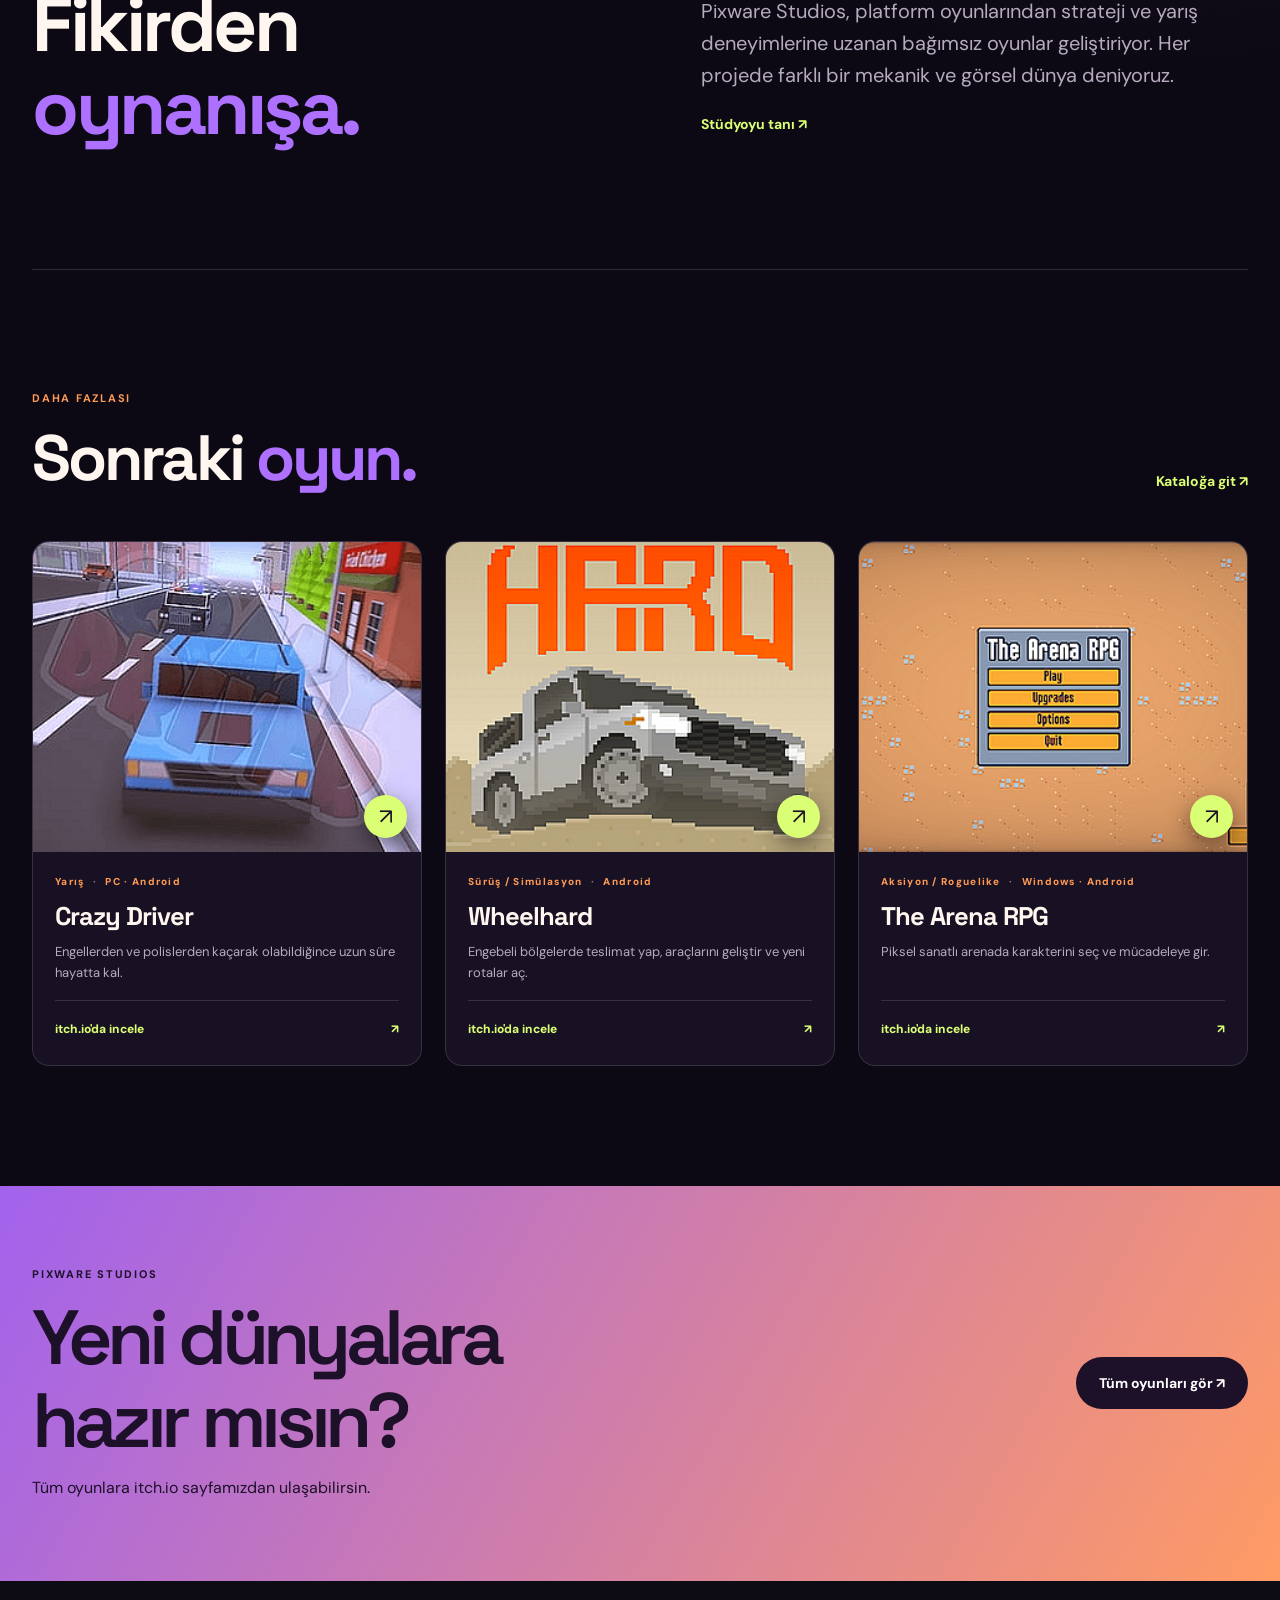
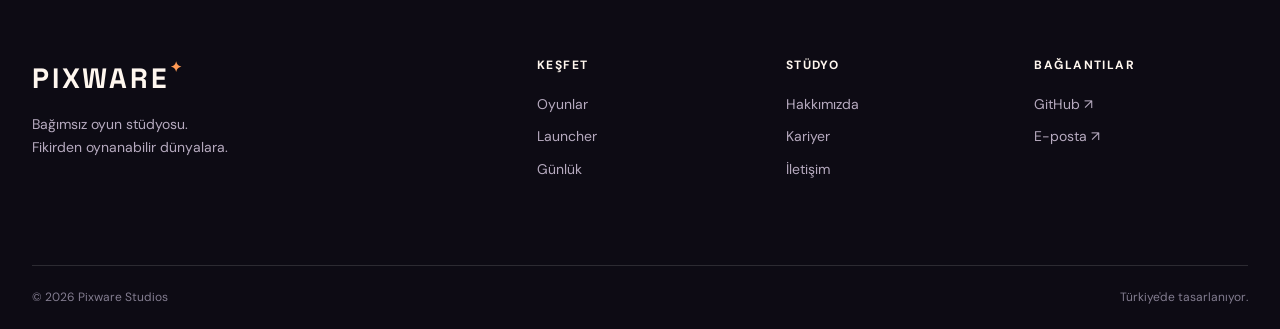
==== commit dd4c9725: "Feature The Lie on homepage with tester signup" ====
--- a/index.html
+++ b/index.html
@@ -4,8 +4,8 @@
   <meta charset="utf-8">
   <meta name="viewport" content="width=device-width, initial-scale=1">
   <meta name="theme-color" content="#100e1b">
-  <meta name="description" content="Pixware Studios oyunlarını keşfet. Little Spy, Terraforma, starcatcher ve daha fazlasını itch.io üzerinden oyna veya indir.">
-  <title>Bağımsız oyun stüdyosu · Pixware Studios</title>
+  <meta name="description" content="Pixware Studios'un geliştirme aşamasındaki psikolojik gerilim oyunu The Lie'ı keşfet ve tester ekibine katıl.">
+  <title>The Lie · Pixware Studios</title>
   <link rel="icon" href="assets/logo.png" type="image/png">
   <link rel="stylesheet" href="css/experience.css">
   <link rel="stylesheet" href="css/studio-live.css">
@@ -30,15 +30,16 @@
     <div class="hero-grid" aria-hidden="true"></div>
     <div class="shell studio-hero-inner">
       <div class="studio-hero-copy">
-        <p class="eyebrow"><span class="live-dot"></span> PIXWARE STUDIOS / OYUN GELİŞTİRME</p>
-        <h1>OYUNLAR<br><em>BURADA</em><br>BAŞLAR<span class="period">.</span></h1>
-        <p>Farklı dünyalar. Farklı kurallar. Aynı merak. Pixware'in yayımlanmış bağımsız oyunlarını keşfet ve doğrudan itch.io'da oyna ya da indir.</p>
-        <div class="actions"><a class="button button-primary" href="games.html">Oyunları keşfet <span>↗</span></a><a class="button button-outline" href="https://pixwarestudios.itch.io/" target="_blank" rel="noopener noreferrer">itch.io profili <span>↗</span></a></div>
+        <p class="eyebrow"><span class="live-dot"></span> PIXWARE STUDIOS / YENİ OYUN</p>
+        <h1 class="lie-title">THE<br><em>LIE</em><span class="period">.</span></h1>
+        <p>Her şey göründüğü gibi mi? Yeni psikolojik gerilim oyunumuz <strong>The Lie</strong> üzerinde çalışıyoruz. Gerçeği ortaya çıkarmamıza yardım et: ilk tester ekibine katıl.</p>
+        <div class="actions"><a class="button button-primary" href="#tester">Tester olarak katıl <span>↓</span></a><a class="button button-outline" href="#oyunlar">Diğer oyunlar <span>↘</span></a></div>
       </div>
-      <div class="hero-game" aria-label="starcatcher oyununun kapağı"><img src="assets/games/starcatcher.png" alt="starcatcher oyunundan piksel sanatlı uzay sahnesi"><div class="hero-game-badge"><span>ÖNE ÇIKAN OYUN</span><strong>starcatcher</strong><a href="https://pixwarestudios.itch.io/starcatcher" target="_blank" rel="noopener noreferrer" aria-label="starcatcher oyununu itch.io'da aç">↗</a></div></div>
+      <div class="lie-art" aria-label="The Lie oyun tanıtım görseli"><div class="lie-art-noise"></div><span class="lie-mark">T<span>H</span>E</span><strong>LIE</strong><span class="lie-art-caption">SOME TRUTHS<br>ARE BETTER LEFT BURIED</span><span class="lie-art-stamp">IN DEVELOPMENT<br>PIXWARE STUDIOS</span></div>
     </div>
     <div class="hero-scroll">AŞAĞI KAYDIR <span>↓</span></div>
   </section>
+  <section class="lie-tester" id="tester"><div class="shell lie-tester-inner"><div><p class="eyebrow">ERKEN ERİŞİM / TESTER ÇAĞRISI</p><h2>İlk oynayan<br><em>sen ol.</em></h2><p>The Lie'ı geliştirme sürecinde denemek ve geri bildirim vermek ister misin? Bize e-posta gönder; tester başvurunu birlikte değerlendirelim.</p></div><a class="button button-primary" href="mailto:info@pixwarestudios.com?subject=The%20Lie%20Tester%20Basvurusu&amp;body=Merhaba%2C%20The%20Lie%20tester%20ekibine%20katilmak%20istiyorum.%0A%0AAdim%3A%0ACihazim%2Fplatformum%3A%0AOyun%20testi%20deneyimim%3A%0A">Tester başvurusu gönder ↗</a></div></section>
   <div class="studio-ticker" aria-label="Pixware Studios oyun türleri"><div class="ticker-track" aria-hidden="true"><span>PIXWARE STUDIOS ✦ PLATFORM ✦ STRATEJİ ✦ YARIŞ ✦ AKSİYON ✦ OYUN DÜNYALARI ✦ PIXWARE STUDIOS ✦ PLATFORM ✦ STRATEJİ ✦ YARIŞ ✦ AKSİYON ✦ OYUN DÜNYALARI ✦</span></div></div>
   <section class="section shell featured-section" id="oyunlar"><div class="section-heading row"><div><p class="eyebrow">YAYIMLANMIŞ OYUNLAR</p><h2>Oyuna <em>gir.</em></h2><p>Her biri farklı bir oynanış fikriyle başlayan Pixware yapımları.</p></div><a class="text-link" href="games.html">Tüm oyunlar ↗</a></div><div class="game-grid home-grid"><a class="game-tile reveal" href="https://pixwarestudios.itch.io/little-spy" target="_blank" rel="noopener noreferrer"><span class="game-image"><img src="assets/games/little-spy.png" alt="Little Spy oyun kapağı" loading="lazy"><span class="game-play" aria-hidden="true">↗</span></span><span class="game-meta">Platform <span>·</span> PC · Android</span><strong>Little Spy</strong><span class="game-description">Bir ajan olarak düşman kalesine sız, istihbaratı topla ve tahliye noktasına ulaş.</span><span class="game-cta">itch.io'da incele <span>↗</span></span></a><a class="game-tile reveal" href="https://pixwarestudios.itch.io/terraforma" target="_blank" rel="noopener noreferrer"><span class="game-image"><img src="assets/games/terraforma.png" alt="Terraforma oyun kapağı" loading="lazy"><span class="game-play" aria-hidden="true">↗</span></span><span class="game-meta">Strateji <span>·</span> PC · Android</span><strong>Terraforma</strong><span class="game-description">Bloklar ve binalarla küçük bir dünya kur; yerleşimlerinle puan üret.</span><span class="game-cta">itch.io'da incele <span>↗</span></span></a><a class="game-tile reveal" href="https://pixwarestudios.itch.io/starcatcher" target="_blank" rel="noopener noreferrer"><span class="game-image"><img src="assets/games/starcatcher.png" alt="starcatcher oyun kapağı" loading="lazy"><span class="game-play" aria-hidden="true">↗</span></span><span class="game-meta">Platform / Bulmaca <span>·</span> Windows · Linux</span><strong>starcatcher</strong><span class="game-description">Uzayda yıldızları topla; hareket ve zıplamayı tek tuş fikriyle yönet.</span><span class="game-cta">itch.io'da incele <span>↗</span></span></a></div></section>
   <section class="spotlight"><div class="shell spotlight-grid"><div class="spotlight-art reveal"><img src="assets/games/terraforma.png" alt="Terraforma'nın izometrik ada görseli" loading="lazy"><span class="spotlight-corner">02 / PIXWARE GAMES</span></div><div class="spotlight-copy reveal"><p class="eyebrow">OYUN ODAĞI / TERRAFORMA</p><h2>Küçük bir dünya.<br><em>Sonsuz fikir.</em></h2><p>Bloklar ve binalar yerleştirerek kendi toprağını büyüt. Her seçim yeni bir düzen kurar; her tur stratejini değiştirir.</p><div class="spotlight-meta"><span>STRATEJİ</span><span>WINDOWS · LINUX · ANDROID</span></div><a class="button button-primary" href="https://pixwarestudios.itch.io/terraforma" target="_blank" rel="noopener noreferrer">Terraforma'yı keşfet ↗</a></div></div></section>
@@ -46,5 +47,5 @@
   <section class="section shell"><div class="section-heading row"><div><p class="eyebrow">DAHA FAZLASI</p><h2>Sonraki <em>oyun.</em></h2></div><a class="text-link" href="games.html">Kataloğa git ↗</a></div><div class="game-grid home-grid"><a class="game-tile reveal" href="https://pixwarestudios.itch.io/crazydriver" target="_blank" rel="noopener noreferrer"><span class="game-image"><img src="assets/games/crazydriver.png" alt="Crazy Driver oyun kapağı" loading="lazy"><span class="game-play" aria-hidden="true">↗</span></span><span class="game-meta">Yarış <span>·</span> PC · Android</span><strong>Crazy Driver</strong><span class="game-description">Engellerden ve polislerden kaçarak olabildiğince uzun süre hayatta kal.</span><span class="game-cta">itch.io'da incele <span>↗</span></span></a><a class="game-tile reveal" href="https://pixwarestudios.itch.io/wheelhard" target="_blank" rel="noopener noreferrer"><span class="game-image"><img src="assets/games/wheelhard.png" alt="Wheelhard oyun kapağı" loading="lazy"><span class="game-play" aria-hidden="true">↗</span></span><span class="game-meta">Sürüş / Simülasyon <span>·</span> Android</span><strong>Wheelhard</strong><span class="game-description">Engebeli bölgelerde teslimat yap, araçlarını geliştir ve yeni rotalar aç.</span><span class="game-cta">itch.io'da incele <span>↗</span></span></a><a class="game-tile reveal" href="https://pixwarestudios.itch.io/the-arena-rpg" target="_blank" rel="noopener noreferrer"><span class="game-image"><img src="assets/games/the-arena-rpg.png" alt="The Arena RPG oyun kapağı" loading="lazy"><span class="game-play" aria-hidden="true">↗</span></span><span class="game-meta">Aksiyon / Roguelike <span>·</span> Windows · Android</span><strong>The Arena RPG</strong><span class="game-description">Piksel sanatlı arenada karakterini seç ve mücadeleye gir.</span><span class="game-cta">itch.io'da incele <span>↗</span></span></a></div></section>
   <section class="closing"><div class="shell closing-inner"><div><p class="eyebrow">PIXWARE STUDIOS</p><h2>Yeni dünyalara<br>hazır mısın?</h2><p>Tüm oyunlara itch.io sayfamızdan ulaşabilirsin.</p></div><a class="button button-light" href="https://pixwarestudios.itch.io/" target="_blank" rel="noopener noreferrer">Tüm oyunları gör ↗</a></div></section>
 </main>
-  <footer class="site-footer"><div class="shell footer-main"><div><a class="footer-brand" href="index.html">PIXWARE<span>✦</span></a><p>Bağımsız oyun stüdyosu.<br>Fikirden oynanabilir dünyalara.</p></div><div><strong>Keşfet</strong><a href="games.html">Oyunlar</a><a href="launcher.html">Launcher</a><a href="news/index.html">Günlük</a></div><div><strong>Stüdyo</strong><a href="about.html">Hakkımızda</a><a href="careers.html">Kariyer</a><a href="contact.html">İletişim</a></div><div><strong>Bağlantılar</strong><a href="https://github.com/EnesAkdogan/pixware-studios-site" target="_blank" rel="noopener noreferrer">GitHub ↗</a><a href="mailto:info@pixwarestudios.com">E-posta ↗</a></div></div><div class="shell footer-bottom"><span>© 2026 Pixware Studios</span><span>Türkiye'de tasarlanıyor.</span></div></footer>
-</body></html>+  <footer class="site-footer"><div class="shell footer-main"><div><a class="footer-brand" href="index.html">PIXWARE<span>✦</span></a><p>Bağımsız oyun stüdyosu.<br>Fikirden oynanabilir dünyalara.</p></div><div><strong>Keşfet</strong><a href="games.html">Oyunlar</a><a href="launcher.html">Launcher</a><a href="news/index.html">Günlük</a></div><div><strong>Stüdyo</strong><a href="about.html">Hakkımızda</a><a href="careers.html">Kariyer</a><a href="contact.html">İletişim</a></div><div><strong>Bağlantılar</strong><a href="https://github.com/pixwarestudios" target="_blank" rel="noopener noreferrer">GitHub ↗</a><a href="mailto:info@pixwarestudios.com">E-posta ↗</a></div></div><div class="shell footer-bottom"><span>© 2026 Pixware Studios</span><span>Türkiye'de tasarlanıyor.</span></div></footer>
+</body></html>
--- a/css/studio-live.css
+++ b/css/studio-live.css
@@ -11,6 +11,9 @@
 .studio-hero-copy{position:relative;z-index:2;animation:slide-up .7s both}
 .studio-hero h1{font-size:clamp(4.4rem,8.5vw,9.5rem);line-height:.88;letter-spacing:-.085em;margin:30px 0;color:#fff8f3;font-weight:700;text-shadow:0 12px 45px #0008}
 .studio-hero h1 em{color:var(--lime)}.studio-hero h1 .period{color:var(--orange)}
+.studio-hero h1.lie-title{font-size:clamp(6rem,14vw,13rem);line-height:.72;letter-spacing:-.1em;margin-block:35px}.studio-hero h1.lie-title em{color:var(--orange)}
+.lie-art{position:relative;aspect-ratio:4/4.2;min-width:0;overflow:hidden;display:flex;flex-direction:column;justify-content:center;align-items:center;transform:rotate(3deg);border:1px solid #ffffff55;box-shadow:28px 34px 0 #ff9a5430,0 40px 100px #000a;background:radial-gradient(ellipse at 50% 42%,#9d253b 0,#3b1027 34%,#100b19 75%);animation:float-card 7s ease-in-out infinite}.lie-art:before,.lie-art:after{content:'';position:absolute;inset:8%;border:1px solid #ff9a5438;transform:rotate(45deg) scale(.72)}.lie-art:after{inset:15%;transform:rotate(0);border-color:#ffffff18}.lie-art-noise{position:absolute;inset:0;opacity:.18;background:repeating-linear-gradient(0deg,transparent 0 3px,#fff 4px,transparent 5px);mix-blend-mode:overlay}.lie-art .lie-mark{font:700 clamp(2rem,5vw,4.5rem)/.8 'Space Grotesk';letter-spacing:.35em;color:#ffddd0;text-shadow:0 0 35px #ff365966;z-index:1}.lie-art .lie-mark span{color:var(--orange)}.lie-art>strong{z-index:1;font:700 clamp(7rem,17vw,15rem)/.8 'Space Grotesk';letter-spacing:-.12em;color:#fff5ed;text-shadow:0 12px 55px #ff274966}.lie-art-caption{z-index:1;margin-top:28px;text-align:center;font-size:10px;line-height:1.7;letter-spacing:.28em;color:#ffb9ac}.lie-art-stamp{position:absolute;bottom:20px;right:20px;text-align:right;font-size:9px;line-height:1.7;letter-spacing:.14em;color:#ddc3d5}
+.lie-tester{padding-block:90px;background:linear-gradient(115deg,#281535,#171020 62%,#301625);border-block:1px solid #ffffff28}.lie-tester-inner{display:flex;justify-content:space-between;align-items:center;gap:40px}.lie-tester h2{font-size:clamp(3.4rem,6vw,6.3rem);line-height:.95;letter-spacing:-.07em;margin:15px 0}.lie-tester h2 em{color:var(--lime)}.lie-tester p:not(.eyebrow){max-width:620px;color:#d8ccdc;font-size:17px;line-height:1.65}.lie-tester .button-primary{background:var(--lime);color:#21102a;white-space:nowrap}
 .studio-hero-copy>p:not(.eyebrow){font-size:clamp(1rem,1.55vw,1.25rem);color:#e5d9e6;max-width:590px;line-height:1.65}
 .studio-hero .button-primary,.spotlight .button-primary{background:var(--lime);color:#21102a}.studio-hero .button-primary:hover,.spotlight .button-primary:hover{background:#ebffa9}
 .button-outline{border:1px solid #ffffff68;color:#fff;background:#ffffff10}.button-outline:hover{background:#ffffff27}
@@ -30,7 +33,7 @@
 .reveal{opacity:0;translate:0 24px;transition:opacity .65s ease,translate .65s ease}.reveal.is-visible{opacity:1;translate:0 0}
 @keyframes float-card{0%,100%{transform:translateY(0) rotate(3deg)}50%{transform:translateY(-14px) rotate(1deg)}}@keyframes slide-up{from{opacity:0;transform:translateY(30px)}to{opacity:1;transform:translateY(0)}}@keyframes marquee{to{transform:translateX(-50%)}}@keyframes bob{50%{transform:translateY(7px)}}
 @media(max-width:1000px){.studio-hero-inner{grid-template-columns:1fr 1fr;gap:4%}.studio-hero h1{font-size:clamp(4rem,8vw,7rem)}.game-grid{gap:15px}}
-@media(max-width:720px){.site-header{height:72px}.studio-hero{min-height:auto}.studio-hero-inner{grid-template-columns:1fr;padding-block:70px 80px}.studio-hero h1{font-size:clamp(4rem,13vw,7rem)}.hero-game{max-width:420px;width:80%;margin:50px auto 0;aspect-ratio:1.2}.hero-scroll{display:none}.game-grid{grid-template-columns:repeat(2,minmax(0,1fr))}.spotlight-grid,.story-grid{grid-template-columns:1fr}.spotlight{padding-block:70px}.spotlight-art{max-width:500px}.spotlight-copy{padding-top:20px}.catalog-hero{min-height:400px}.catalog-hero h1{font-size:clamp(3.5rem,10vw,6rem)}}
+@media(max-width:720px){.site-header{height:72px}.studio-hero{min-height:auto}.studio-hero-inner{grid-template-columns:1fr;padding-block:70px 80px}.studio-hero h1{font-size:clamp(4rem,13vw,7rem)}.studio-hero h1.lie-title{font-size:clamp(7rem,25vw,11rem)}.lie-art{max-width:420px;width:80%;margin:50px auto 0;aspect-ratio:1.2}.lie-tester-inner{align-items:flex-start;flex-direction:column;gap:20px}.hero-scroll{display:none}.game-grid{grid-template-columns:repeat(2,minmax(0,1fr))}.spotlight-grid,.story-grid{grid-template-columns:1fr}.spotlight{padding-block:70px}.spotlight-art{max-width:500px}.spotlight-copy{padding-top:20px}.catalog-hero{min-height:400px}.catalog-hero h1{font-size:clamp(3.5rem,10vw,6rem)}}
 @media(max-width:520px){.game-grid{grid-template-columns:1fr}.hero-game{width:90%}.studio-hero h1{font-size:clamp(3.6rem,15vw,5.5rem)}.studio-hero-copy>p:not(.eyebrow){font-size:16px}.game-image{aspect-ratio:1.45}.game-description{min-height:0}.spotlight-copy h2{font-size:3.4rem}.catalog-hero h1{font-size:3.5rem}}
 .reveal{opacity:1;translate:none}.has-js .reveal{opacity:0;translate:0 24px}.has-js .reveal.is-visible{opacity:1;translate:none}
 @media(prefers-reduced-motion:reduce){.hero-game,.studio-hero-copy,.ticker-track,.hero-scroll span{animation:none!important}.reveal,.has-js .reveal{opacity:1;translate:none;transition:none}}
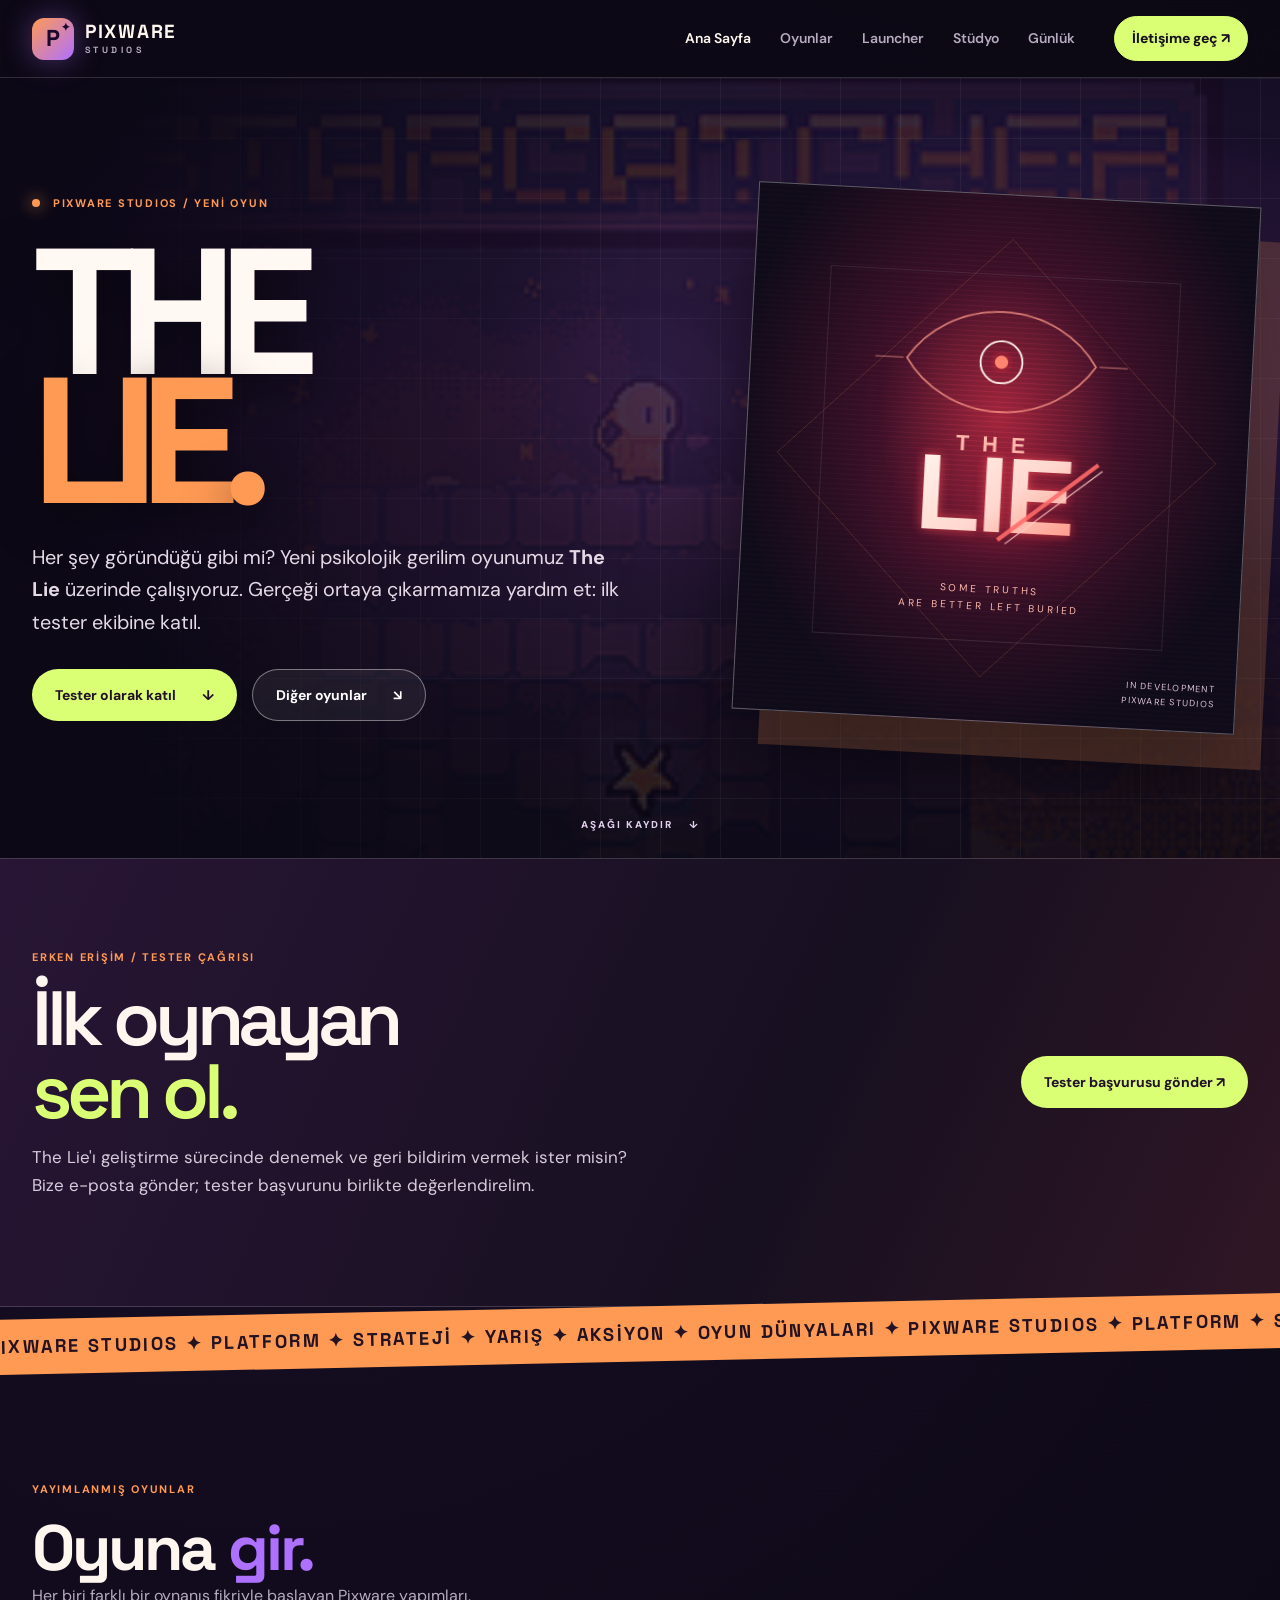
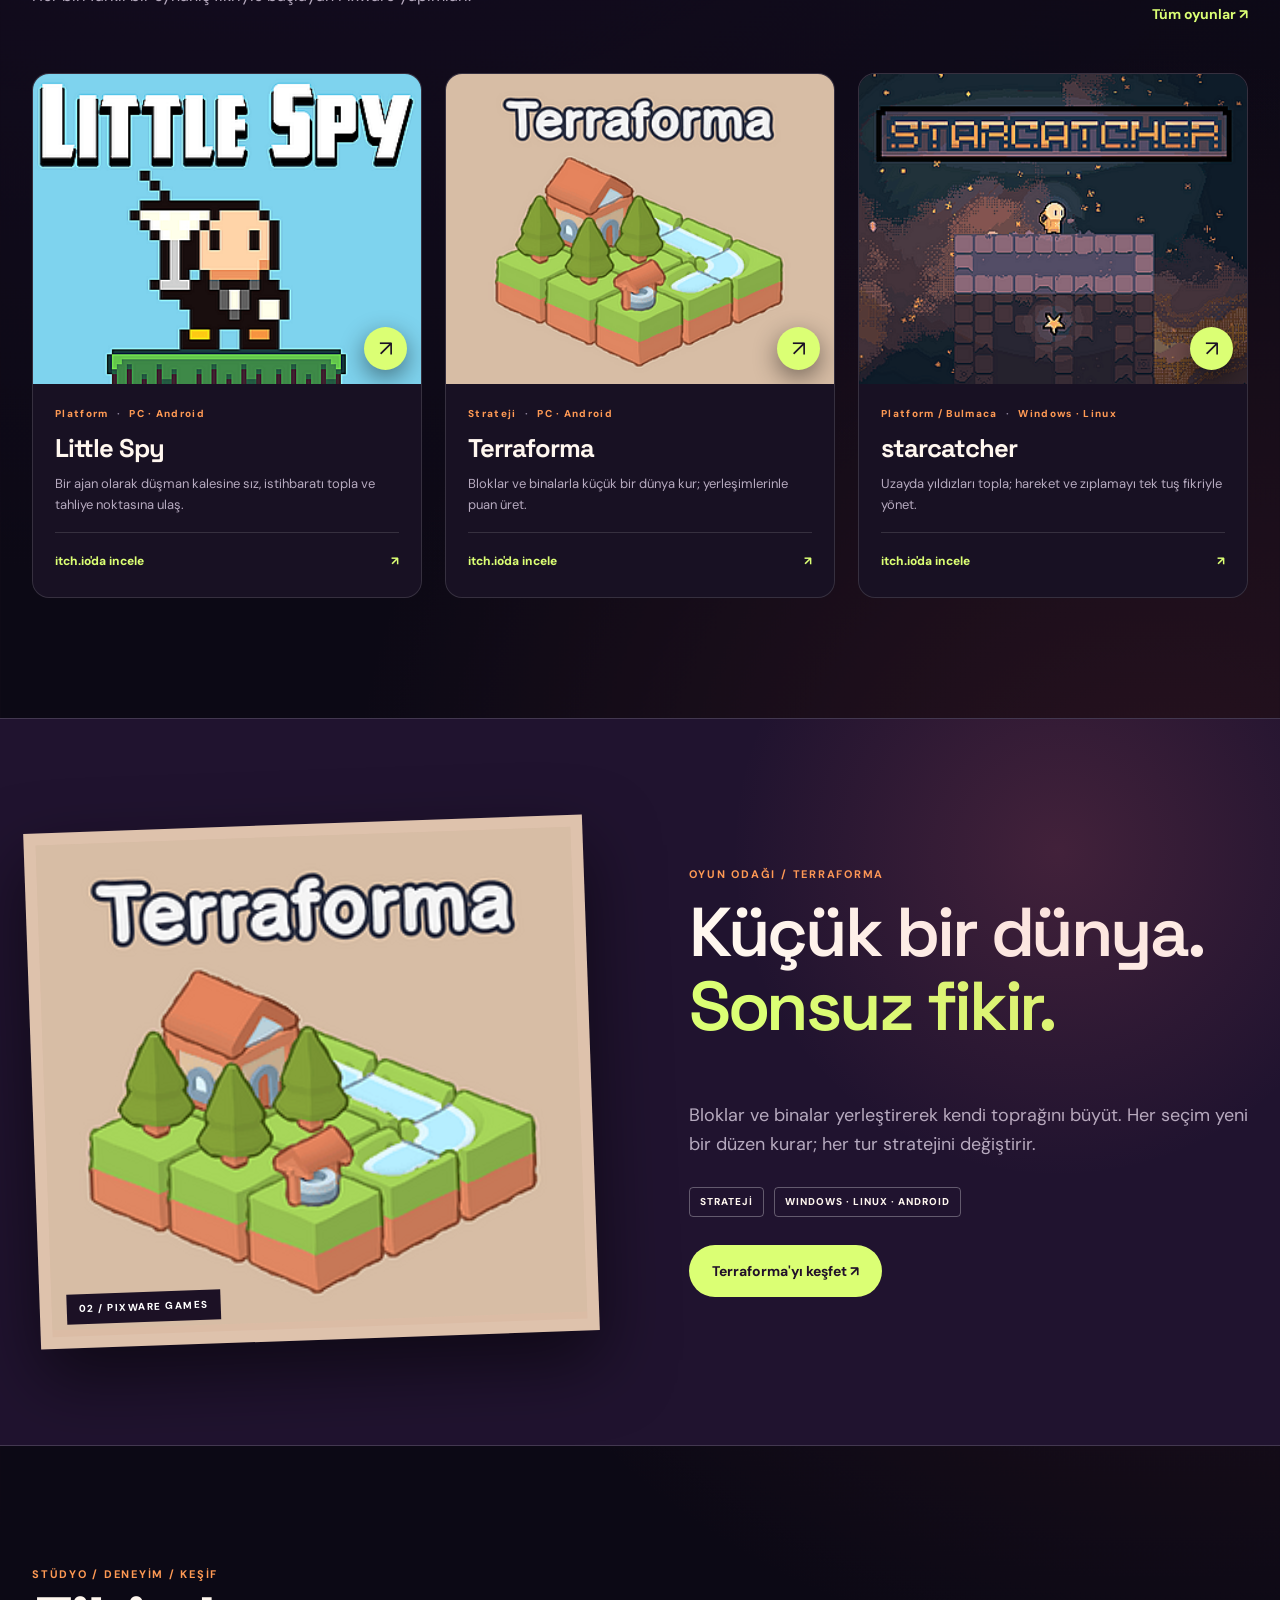
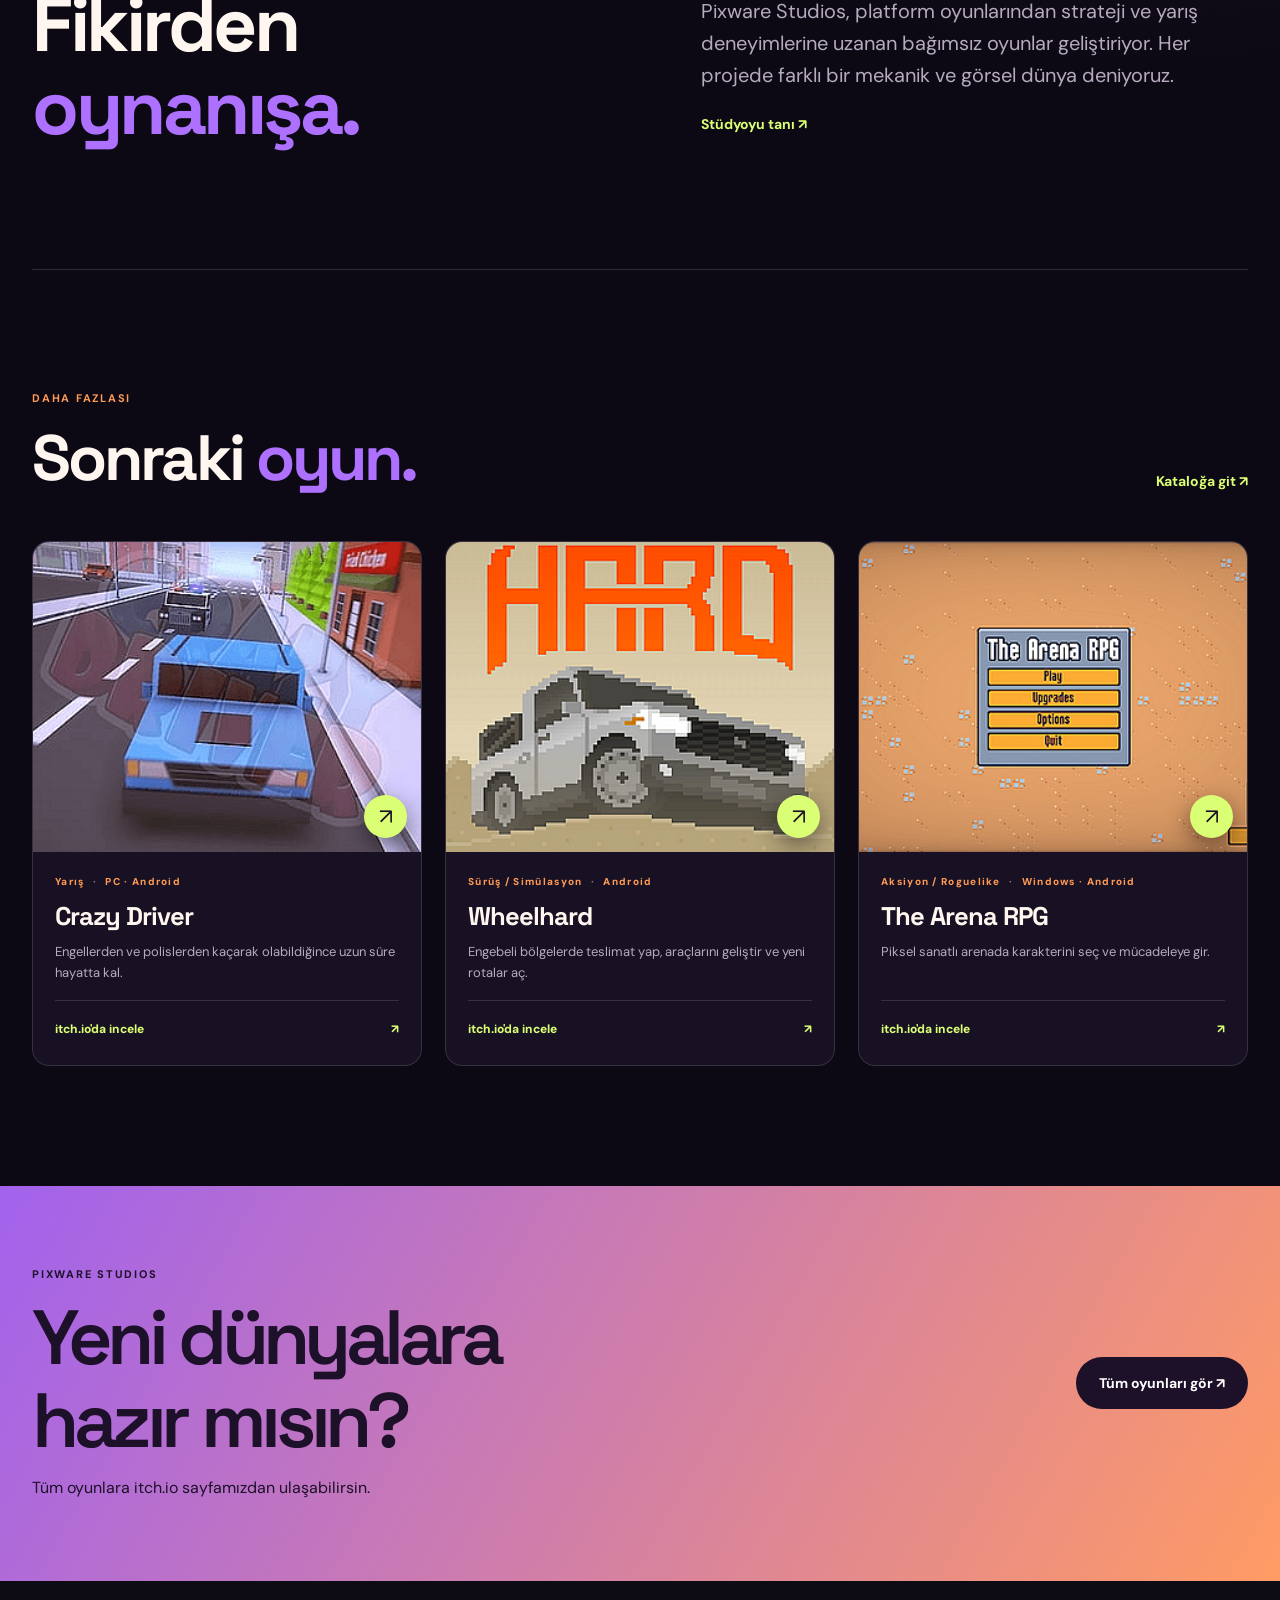
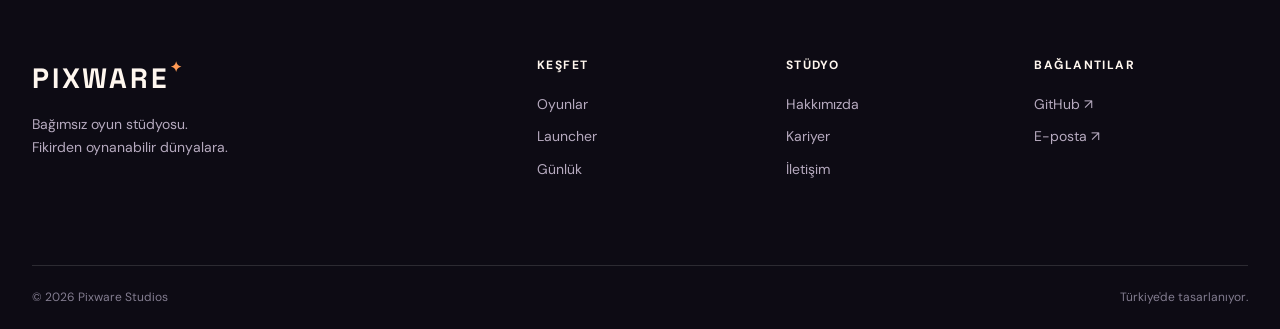
==== commit be0ab1d9: "Add The Lie game logo to homepage" ====
--- a/index.html
+++ b/index.html
@@ -35,7 +35,7 @@
         <p>Her şey göründüğü gibi mi? Yeni psikolojik gerilim oyunumuz <strong>The Lie</strong> üzerinde çalışıyoruz. Gerçeği ortaya çıkarmamıza yardım et: ilk tester ekibine katıl.</p>
         <div class="actions"><a class="button button-primary" href="#tester">Tester olarak katıl <span>↓</span></a><a class="button button-outline" href="#oyunlar">Diğer oyunlar <span>↘</span></a></div>
       </div>
-      <div class="lie-art" aria-label="The Lie oyun tanıtım görseli"><div class="lie-art-noise"></div><span class="lie-mark">T<span>H</span>E</span><strong>LIE</strong><span class="lie-art-caption">SOME TRUTHS<br>ARE BETTER LEFT BURIED</span><span class="lie-art-stamp">IN DEVELOPMENT<br>PIXWARE STUDIOS</span></div>
+      <div class="lie-art" aria-label="The Lie oyun tanıtım görseli"><div class="lie-art-noise"></div><img class="lie-logo" src="assets/games/the-lie-logo.svg" alt="The Lie oyun logosu"><span class="lie-art-caption">SOME TRUTHS<br>ARE BETTER LEFT BURIED</span><span class="lie-art-stamp">IN DEVELOPMENT<br>PIXWARE STUDIOS</span></div>
     </div>
     <div class="hero-scroll">AŞAĞI KAYDIR <span>↓</span></div>
   </section>
--- a/css/studio-live.css
+++ b/css/studio-live.css
@@ -12,7 +12,7 @@
 .studio-hero h1{font-size:clamp(4.4rem,8.5vw,9.5rem);line-height:.88;letter-spacing:-.085em;margin:30px 0;color:#fff8f3;font-weight:700;text-shadow:0 12px 45px #0008}
 .studio-hero h1 em{color:var(--lime)}.studio-hero h1 .period{color:var(--orange)}
 .studio-hero h1.lie-title{font-size:clamp(6rem,14vw,13rem);line-height:.72;letter-spacing:-.1em;margin-block:35px}.studio-hero h1.lie-title em{color:var(--orange)}
-.lie-art{position:relative;aspect-ratio:4/4.2;min-width:0;overflow:hidden;display:flex;flex-direction:column;justify-content:center;align-items:center;transform:rotate(3deg);border:1px solid #ffffff55;box-shadow:28px 34px 0 #ff9a5430,0 40px 100px #000a;background:radial-gradient(ellipse at 50% 42%,#9d253b 0,#3b1027 34%,#100b19 75%);animation:float-card 7s ease-in-out infinite}.lie-art:before,.lie-art:after{content:'';position:absolute;inset:8%;border:1px solid #ff9a5438;transform:rotate(45deg) scale(.72)}.lie-art:after{inset:15%;transform:rotate(0);border-color:#ffffff18}.lie-art-noise{position:absolute;inset:0;opacity:.18;background:repeating-linear-gradient(0deg,transparent 0 3px,#fff 4px,transparent 5px);mix-blend-mode:overlay}.lie-art .lie-mark{font:700 clamp(2rem,5vw,4.5rem)/.8 'Space Grotesk';letter-spacing:.35em;color:#ffddd0;text-shadow:0 0 35px #ff365966;z-index:1}.lie-art .lie-mark span{color:var(--orange)}.lie-art>strong{z-index:1;font:700 clamp(7rem,17vw,15rem)/.8 'Space Grotesk';letter-spacing:-.12em;color:#fff5ed;text-shadow:0 12px 55px #ff274966}.lie-art-caption{z-index:1;margin-top:28px;text-align:center;font-size:10px;line-height:1.7;letter-spacing:.28em;color:#ffb9ac}.lie-art-stamp{position:absolute;bottom:20px;right:20px;text-align:right;font-size:9px;line-height:1.7;letter-spacing:.14em;color:#ddc3d5}
+.lie-art{position:relative;aspect-ratio:4/4.2;min-width:0;overflow:hidden;display:flex;flex-direction:column;justify-content:center;align-items:center;transform:rotate(3deg);border:1px solid #ffffff55;box-shadow:28px 34px 0 #ff9a5430,0 40px 100px #000a;background:radial-gradient(ellipse at 50% 42%,#9d253b 0,#3b1027 34%,#100b19 75%);animation:float-card 7s ease-in-out infinite}.lie-art:before,.lie-art:after{content:'';position:absolute;inset:8%;border:1px solid #ff9a5438;transform:rotate(45deg) scale(.72)}.lie-art:after{inset:15%;transform:rotate(0);border-color:#ffffff18}.lie-art-noise{position:absolute;inset:0;opacity:.18;background:repeating-linear-gradient(0deg,transparent 0 3px,#fff 4px,transparent 5px);mix-blend-mode:overlay}.lie-logo{position:relative;z-index:1;width:min(86%,540px);height:auto;filter:drop-shadow(0 12px 35px #ff274966)}.lie-art-caption{z-index:1;margin-top:28px;text-align:center;font-size:10px;line-height:1.7;letter-spacing:.28em;color:#ffb9ac}.lie-art-stamp{position:absolute;bottom:20px;right:20px;text-align:right;font-size:9px;line-height:1.7;letter-spacing:.14em;color:#ddc3d5}
 .lie-tester{padding-block:90px;background:linear-gradient(115deg,#281535,#171020 62%,#301625);border-block:1px solid #ffffff28}.lie-tester-inner{display:flex;justify-content:space-between;align-items:center;gap:40px}.lie-tester h2{font-size:clamp(3.4rem,6vw,6.3rem);line-height:.95;letter-spacing:-.07em;margin:15px 0}.lie-tester h2 em{color:var(--lime)}.lie-tester p:not(.eyebrow){max-width:620px;color:#d8ccdc;font-size:17px;line-height:1.65}.lie-tester .button-primary{background:var(--lime);color:#21102a;white-space:nowrap}
 .studio-hero-copy>p:not(.eyebrow){font-size:clamp(1rem,1.55vw,1.25rem);color:#e5d9e6;max-width:590px;line-height:1.65}
 .studio-hero .button-primary,.spotlight .button-primary{background:var(--lime);color:#21102a}.studio-hero .button-primary:hover,.spotlight .button-primary:hover{background:#ebffa9}
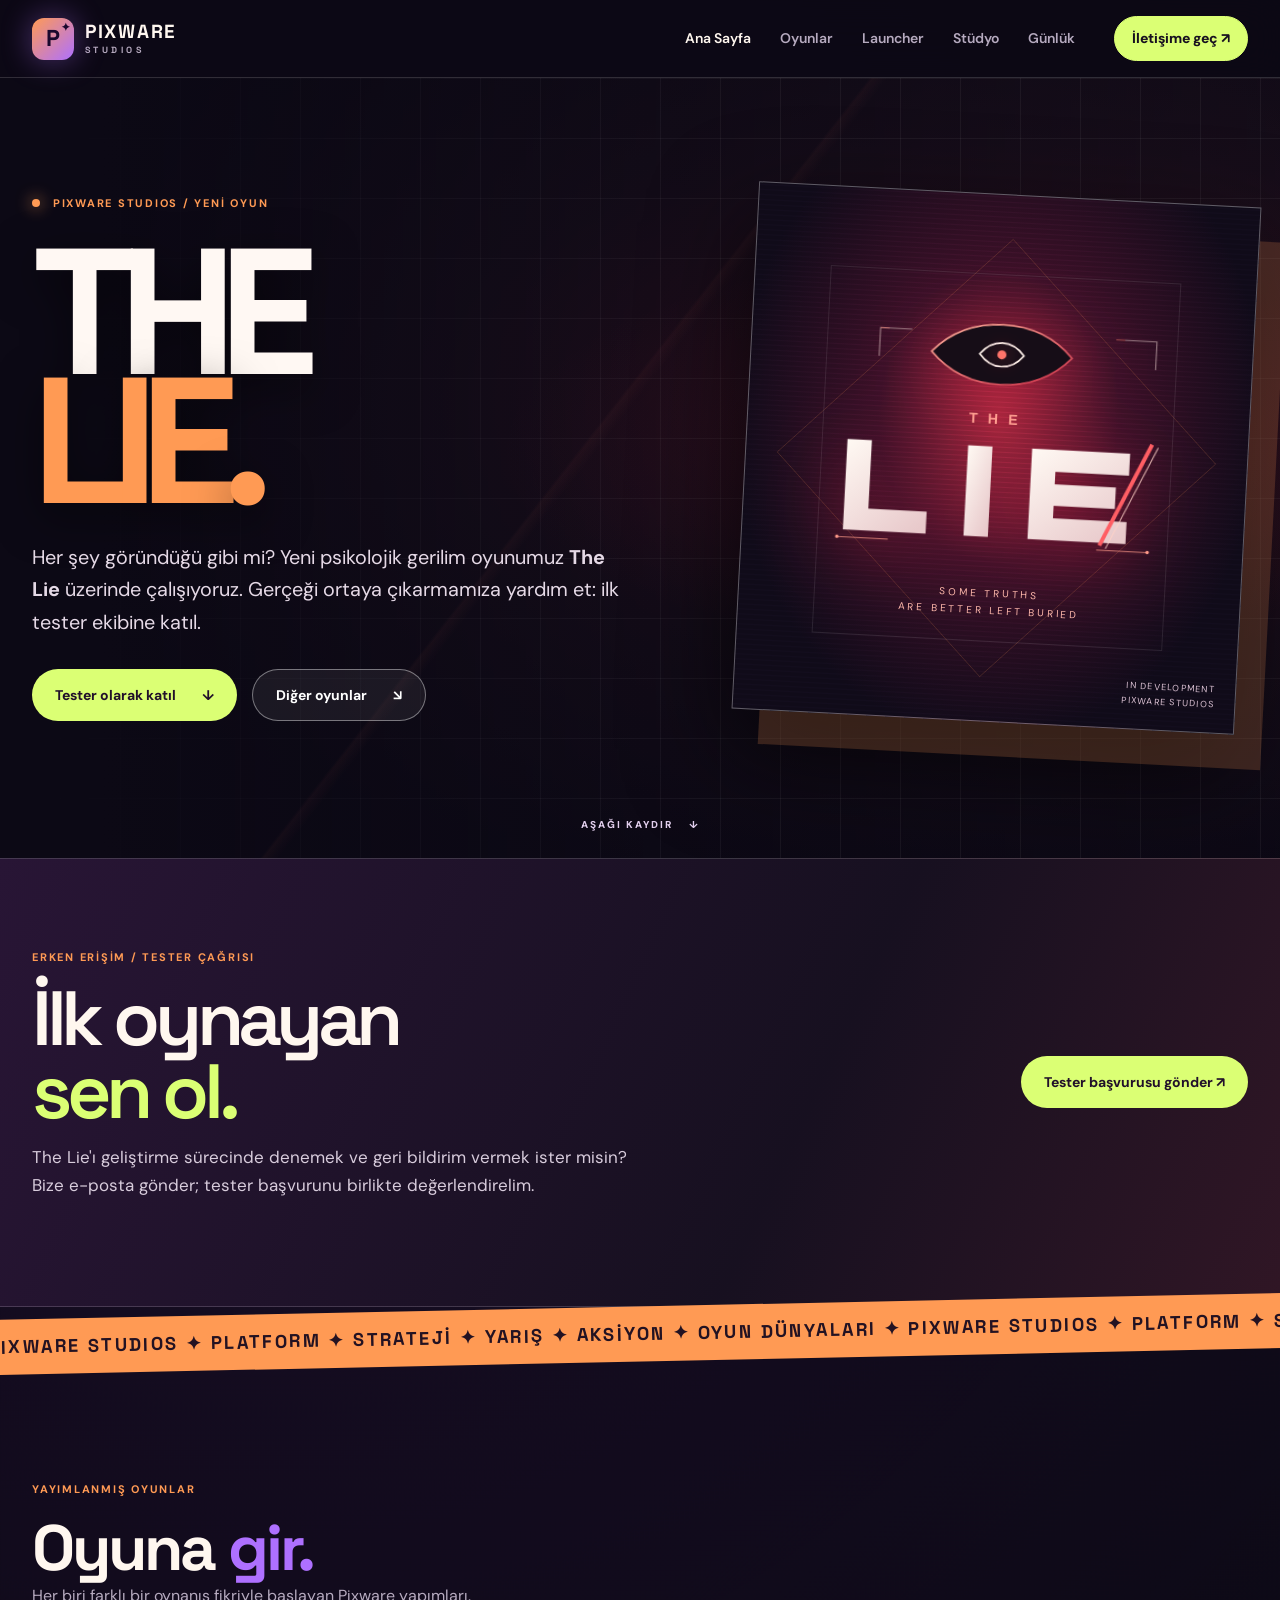
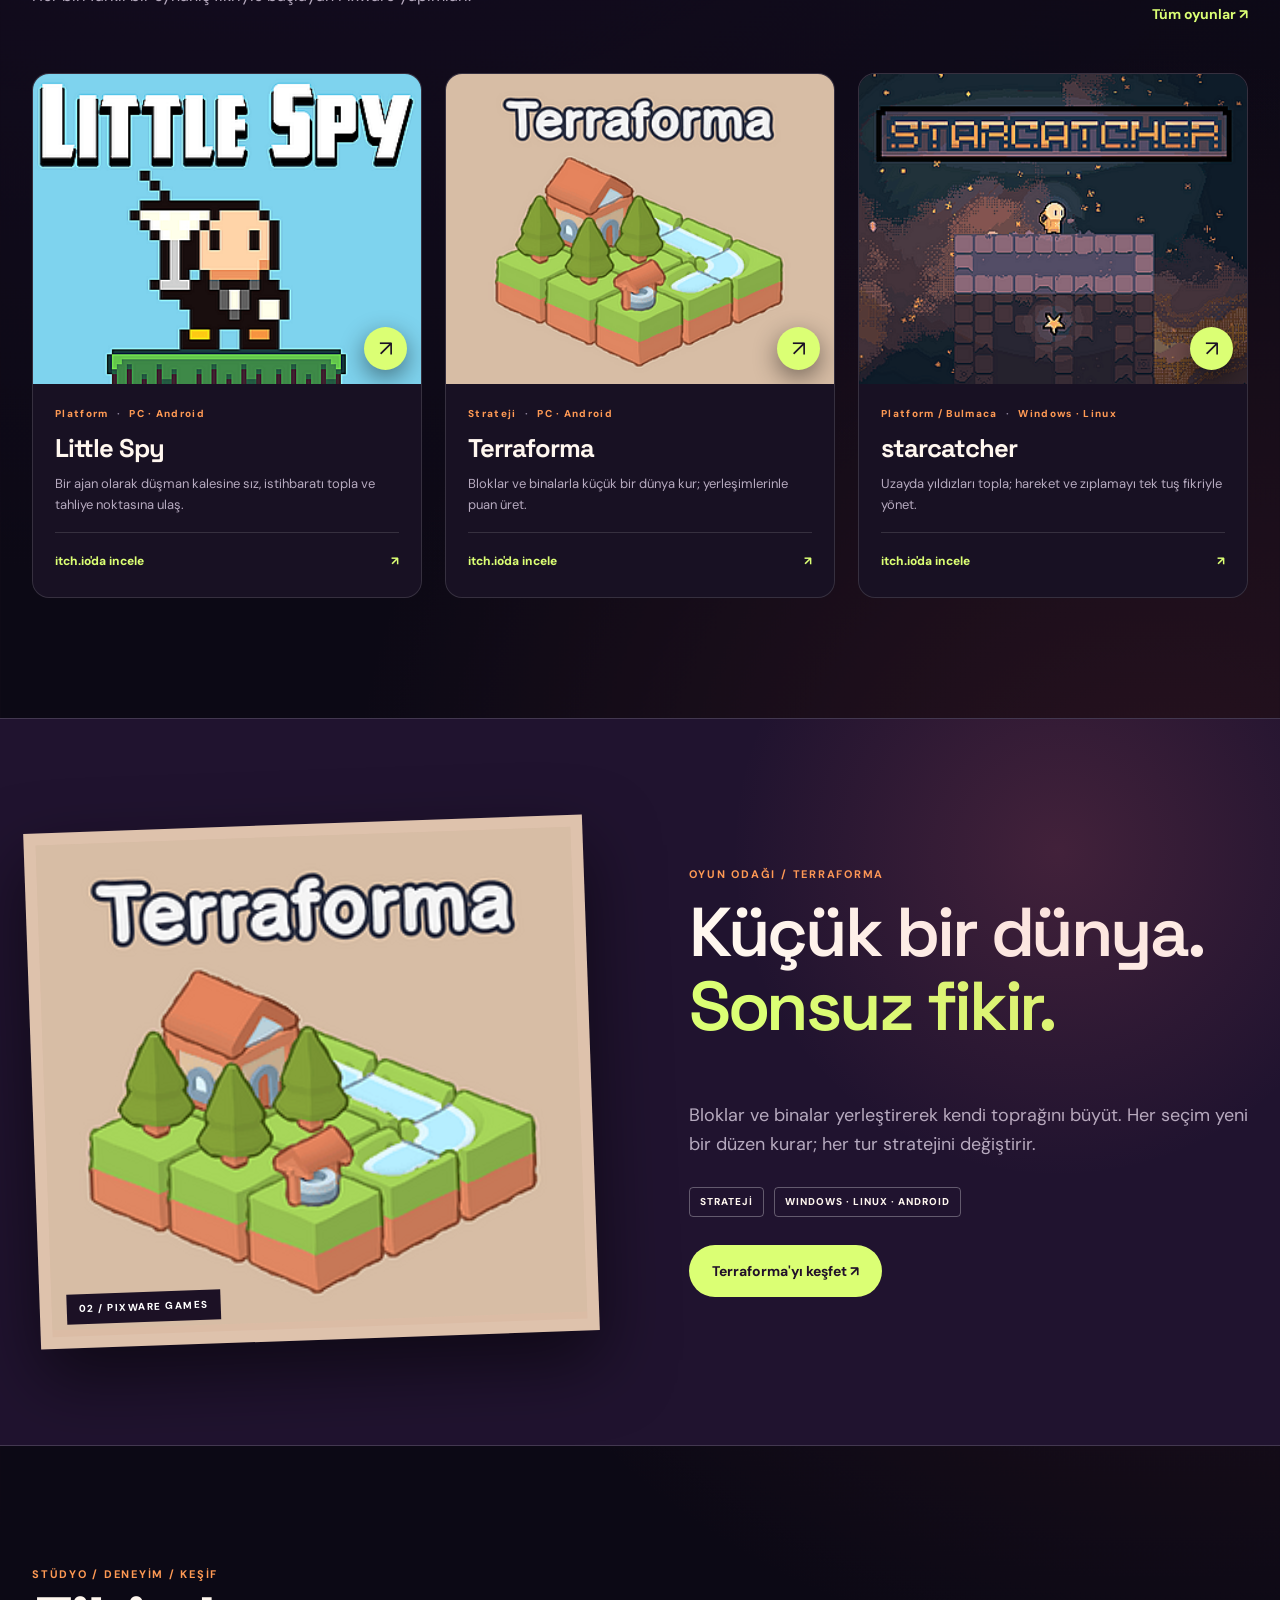
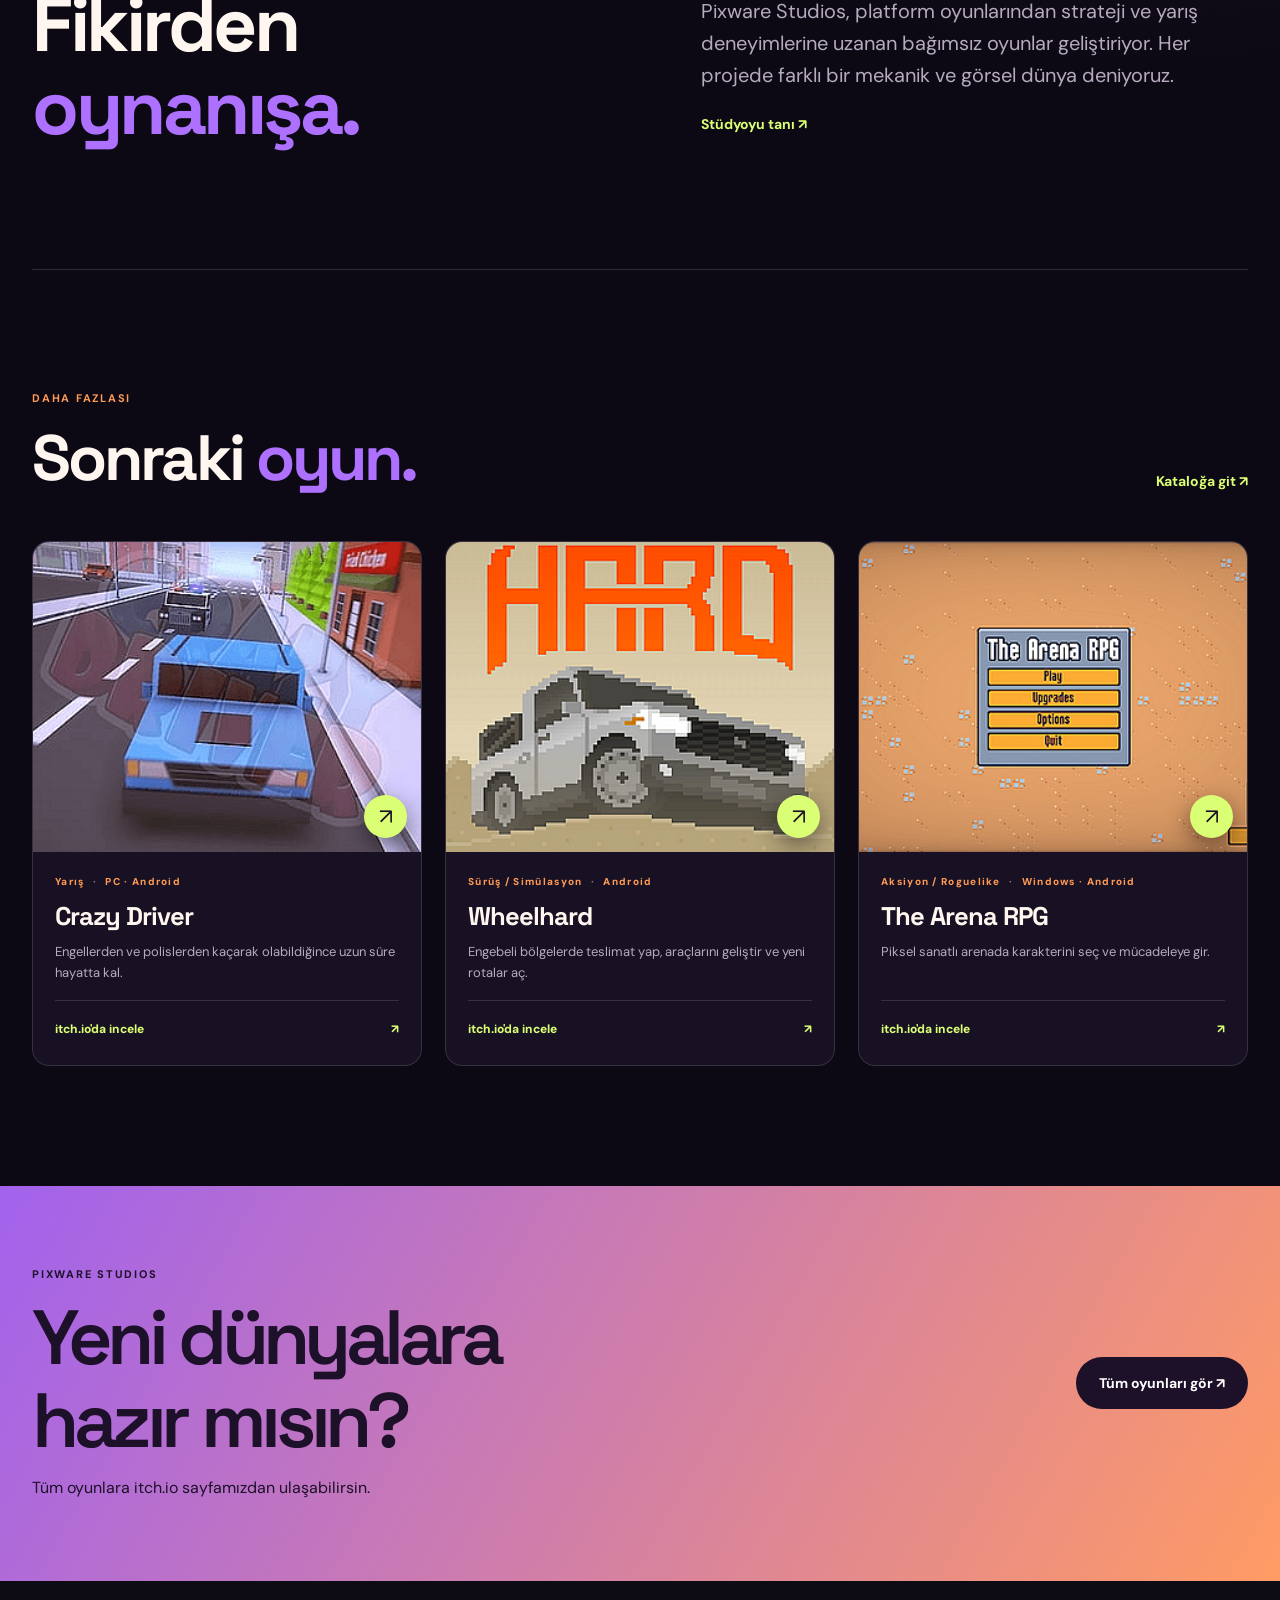
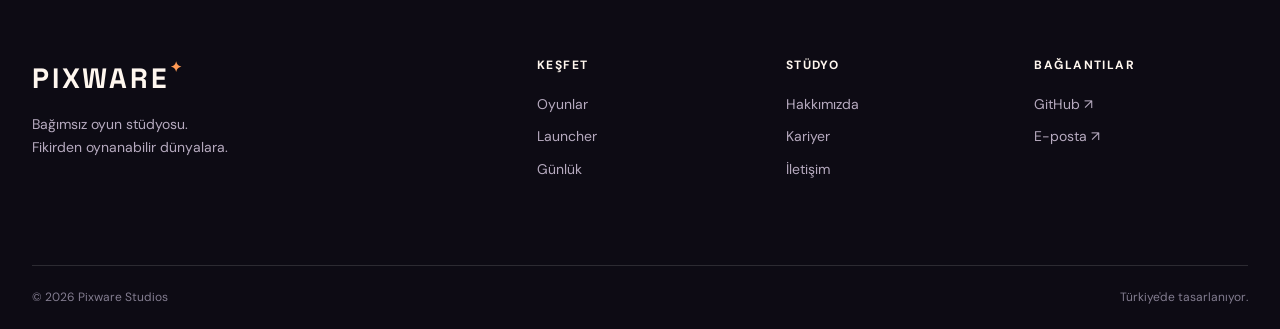
==== commit 3bb1fef1: "Smooth The Lie card motion and refresh mobile assets" ====
--- a/index.html
+++ b/index.html
@@ -8,7 +8,7 @@
   <title>The Lie · Pixware Studios</title>
   <link rel="icon" href="assets/logo.png" type="image/png">
   <link rel="stylesheet" href="css/experience.css">
-  <link rel="stylesheet" href="css/studio-live.css">
+  <link rel="stylesheet" href="css/studio-live.css?v=3">
   <script src="js/experience.js" defer></script>
 </head>
 <body>
@@ -35,7 +35,7 @@
         <p>Her şey göründüğü gibi mi? Yeni psikolojik gerilim oyunumuz <strong>The Lie</strong> üzerinde çalışıyoruz. Gerçeği ortaya çıkarmamıza yardım et: ilk tester ekibine katıl.</p>
         <div class="actions"><a class="button button-primary" href="#tester">Tester olarak katıl <span>↓</span></a><a class="button button-outline" href="#oyunlar">Diğer oyunlar <span>↘</span></a></div>
       </div>
-      <div class="lie-art" aria-label="The Lie oyun tanıtım görseli"><div class="lie-art-noise"></div><img class="lie-logo" src="assets/games/the-lie-logo.svg" alt="The Lie oyun logosu"><span class="lie-art-caption">SOME TRUTHS<br>ARE BETTER LEFT BURIED</span><span class="lie-art-stamp">IN DEVELOPMENT<br>PIXWARE STUDIOS</span></div>
+      <div class="lie-art" aria-label="The Lie oyun tanıtım görseli"><div class="lie-art-noise"></div><img class="lie-logo" src="assets/games/the-lie-logo.svg?v=3" alt="The Lie oyun logosu"><span class="lie-art-caption">SOME TRUTHS<br>ARE BETTER LEFT BURIED</span><span class="lie-art-stamp">IN DEVELOPMENT<br>PIXWARE STUDIOS</span></div>
     </div>
     <div class="hero-scroll">AŞAĞI KAYDIR <span>↓</span></div>
   </section>
--- a/css/studio-live.css
+++ b/css/studio-live.css
@@ -4,15 +4,15 @@
 .site-header{height:78px;background:#0c0915d9;backdrop-filter:blur(18px);border-color:#ffffff26}
 .primary-nav .nav-contact{background:var(--lime);color:#17101f;border-color:var(--lime);font-weight:800}.primary-nav .nav-contact span{color:#17101f}
 .brand-mark{background:linear-gradient(135deg,var(--orange),var(--purple));color:#1a082d;box-shadow:0 0 30px #af70ff66}
-.studio-hero{position:relative;min-height:min(780px,calc(100svh - 78px));display:grid;align-items:center;isolation:isolate;overflow:hidden;background:radial-gradient(ellipse at 78% 38%,#65317e 0%,#21102f 39%,#0c0915 72%)}
-.hero-backdrop{position:absolute;inset:0;z-index:-2;background:linear-gradient(90deg,#0c0915 10%,#0c0915ad 50%,#0c0915aa),url('../assets/games/starcatcher.png') center/cover;opacity:.36;filter:saturate(1.5)}
+.studio-hero{position:relative;min-height:min(780px,calc(100svh - 78px));display:grid;align-items:center;isolation:isolate;overflow:hidden;background:radial-gradient(ellipse at 78% 42%,#4a1424 0%,#1d101c 41%,#0c0915 76%)}
+.hero-backdrop{position:absolute;inset:0;z-index:-2;background:radial-gradient(ellipse at 77% 48%,#ba27401c,transparent 35%),linear-gradient(128deg,transparent 46%,#ff73620b 46.2%,transparent 47%),linear-gradient(90deg,#0c0915 8%,#0c0915a8 52%,#0c091566);opacity:.9}
 .hero-grid{position:absolute;inset:0;z-index:-1;background-image:linear-gradient(#ffffff0d 1px,transparent 1px),linear-gradient(90deg,#ffffff0d 1px,transparent 1px);background-size:60px 60px;mask-image:linear-gradient(90deg,transparent,#000 60%)}
 .studio-hero-inner{display:grid;grid-template-columns:1.12fr .88fr;align-items:center;gap:6%;padding-block:90px 110px}
 .studio-hero-copy{position:relative;z-index:2;animation:slide-up .7s both}
 .studio-hero h1{font-size:clamp(4.4rem,8.5vw,9.5rem);line-height:.88;letter-spacing:-.085em;margin:30px 0;color:#fff8f3;font-weight:700;text-shadow:0 12px 45px #0008}
 .studio-hero h1 em{color:var(--lime)}.studio-hero h1 .period{color:var(--orange)}
 .studio-hero h1.lie-title{font-size:clamp(6rem,14vw,13rem);line-height:.72;letter-spacing:-.1em;margin-block:35px}.studio-hero h1.lie-title em{color:var(--orange)}
-.lie-art{position:relative;aspect-ratio:4/4.2;min-width:0;overflow:hidden;display:flex;flex-direction:column;justify-content:center;align-items:center;transform:rotate(3deg);border:1px solid #ffffff55;box-shadow:28px 34px 0 #ff9a5430,0 40px 100px #000a;background:radial-gradient(ellipse at 50% 42%,#9d253b 0,#3b1027 34%,#100b19 75%);animation:float-card 7s ease-in-out infinite}.lie-art:before,.lie-art:after{content:'';position:absolute;inset:8%;border:1px solid #ff9a5438;transform:rotate(45deg) scale(.72)}.lie-art:after{inset:15%;transform:rotate(0);border-color:#ffffff18}.lie-art-noise{position:absolute;inset:0;opacity:.18;background:repeating-linear-gradient(0deg,transparent 0 3px,#fff 4px,transparent 5px);mix-blend-mode:overlay}.lie-logo{position:relative;z-index:1;width:min(86%,540px);height:auto;filter:drop-shadow(0 12px 35px #ff274966)}.lie-art-caption{z-index:1;margin-top:28px;text-align:center;font-size:10px;line-height:1.7;letter-spacing:.28em;color:#ffb9ac}.lie-art-stamp{position:absolute;bottom:20px;right:20px;text-align:right;font-size:9px;line-height:1.7;letter-spacing:.14em;color:#ddc3d5}
+.lie-art{position:relative;aspect-ratio:4/4.2;min-width:0;overflow:hidden;display:flex;flex-direction:column;justify-content:center;align-items:center;transform:rotate(3deg);border:1px solid #ffffff55;box-shadow:28px 34px 0 #ff9a5430,0 40px 100px #000a;background:radial-gradient(ellipse at 50% 42%,#9d253b 0,#3b1027 34%,#100b19 75%);animation:lie-float 7s ease-in-out infinite}.lie-art:before,.lie-art:after{content:'';position:absolute;inset:8%;border:1px solid #ff9a5438;transform:rotate(45deg) scale(.72)}.lie-art:after{inset:15%;transform:rotate(0);border-color:#ffffff18}.lie-art-noise{position:absolute;inset:0;opacity:.18;background:repeating-linear-gradient(0deg,transparent 0 3px,#fff 4px,transparent 5px);mix-blend-mode:overlay}.lie-logo{position:relative;z-index:1;width:min(86%,540px);height:auto;filter:drop-shadow(0 12px 35px #ff274966)}.lie-art-caption{z-index:1;margin-top:28px;text-align:center;font-size:10px;line-height:1.7;letter-spacing:.28em;color:#ffb9ac}.lie-art-stamp{position:absolute;bottom:20px;right:20px;text-align:right;font-size:9px;line-height:1.7;letter-spacing:.14em;color:#ddc3d5}
 .lie-tester{padding-block:90px;background:linear-gradient(115deg,#281535,#171020 62%,#301625);border-block:1px solid #ffffff28}.lie-tester-inner{display:flex;justify-content:space-between;align-items:center;gap:40px}.lie-tester h2{font-size:clamp(3.4rem,6vw,6.3rem);line-height:.95;letter-spacing:-.07em;margin:15px 0}.lie-tester h2 em{color:var(--lime)}.lie-tester p:not(.eyebrow){max-width:620px;color:#d8ccdc;font-size:17px;line-height:1.65}.lie-tester .button-primary{background:var(--lime);color:#21102a;white-space:nowrap}
 .studio-hero-copy>p:not(.eyebrow){font-size:clamp(1rem,1.55vw,1.25rem);color:#e5d9e6;max-width:590px;line-height:1.65}
 .studio-hero .button-primary,.spotlight .button-primary{background:var(--lime);color:#21102a}.studio-hero .button-primary:hover,.spotlight .button-primary:hover{background:#ebffa9}
@@ -31,7 +31,7 @@
 .catalog-hero{min-height:500px;display:flex;align-items:center;background:radial-gradient(circle at 80% 25%,#6e347c 0%,#281535 38%,#0c0915 75%);position:relative;overflow:hidden}.catalog-hero:after{content:'PIXWARE';position:absolute;right:-3%;bottom:-18%;font:700 clamp(9rem,24vw,25rem) 'Space Grotesk';letter-spacing:-.1em;color:#ffffff08;pointer-events:none}.catalog-hero .shell{position:relative;z-index:1;padding-block:90px}.catalog-hero h1{font-size:clamp(4rem,8vw,8rem);line-height:.93;margin:22px 0}.catalog-hero h1 em{color:var(--lime)}.catalog-hero p:not(.eyebrow){font-size:19px;max-width:670px}.catalog-hero .text-link{color:var(--orange)}.catalog-top{display:flex;justify-content:space-between;align-items:center;margin-bottom:22px}.catalog-top span{color:var(--muted);font-size:11px;font-weight:800;letter-spacing:.13em}
 .page-hero{background:radial-gradient(circle at 80% 10%,#5b287744,transparent 48%)}.page-hero h1 em,.article h1 em{color:var(--lime)}.state-panel{background:linear-gradient(135deg,#281835,#1b1328)}.state-symbol{color:var(--orange)}.text-link{color:var(--lime)}.contact-card:hover{border-color:var(--lime)}
 .reveal{opacity:0;translate:0 24px;transition:opacity .65s ease,translate .65s ease}.reveal.is-visible{opacity:1;translate:0 0}
-@keyframes float-card{0%,100%{transform:translateY(0) rotate(3deg)}50%{transform:translateY(-14px) rotate(1deg)}}@keyframes slide-up{from{opacity:0;transform:translateY(30px)}to{opacity:1;transform:translateY(0)}}@keyframes marquee{to{transform:translateX(-50%)}}@keyframes bob{50%{transform:translateY(7px)}}
+@keyframes float-card{0%,100%{transform:translateY(0) rotate(3deg)}50%{transform:translateY(-14px) rotate(1deg)}}@keyframes lie-float{0%,100%{transform:translateY(0) rotate(3deg)}50%{transform:translateY(-10px) rotate(3deg)}}@keyframes slide-up{from{opacity:0;transform:translateY(30px)}to{opacity:1;transform:translateY(0)}}@keyframes marquee{to{transform:translateX(-50%)}}@keyframes bob{50%{transform:translateY(7px)}}
 @media(max-width:1000px){.studio-hero-inner{grid-template-columns:1fr 1fr;gap:4%}.studio-hero h1{font-size:clamp(4rem,8vw,7rem)}.game-grid{gap:15px}}
 @media(max-width:720px){.site-header{height:72px}.studio-hero{min-height:auto}.studio-hero-inner{grid-template-columns:1fr;padding-block:70px 80px}.studio-hero h1{font-size:clamp(4rem,13vw,7rem)}.studio-hero h1.lie-title{font-size:clamp(7rem,25vw,11rem)}.lie-art{max-width:420px;width:80%;margin:50px auto 0;aspect-ratio:1.2}.lie-tester-inner{align-items:flex-start;flex-direction:column;gap:20px}.hero-scroll{display:none}.game-grid{grid-template-columns:repeat(2,minmax(0,1fr))}.spotlight-grid,.story-grid{grid-template-columns:1fr}.spotlight{padding-block:70px}.spotlight-art{max-width:500px}.spotlight-copy{padding-top:20px}.catalog-hero{min-height:400px}.catalog-hero h1{font-size:clamp(3.5rem,10vw,6rem)}}
 @media(max-width:520px){.game-grid{grid-template-columns:1fr}.hero-game{width:90%}.studio-hero h1{font-size:clamp(3.6rem,15vw,5.5rem)}.studio-hero-copy>p:not(.eyebrow){font-size:16px}.game-image{aspect-ratio:1.45}.game-description{min-height:0}.spotlight-copy h2{font-size:3.4rem}.catalog-hero h1{font-size:3.5rem}}
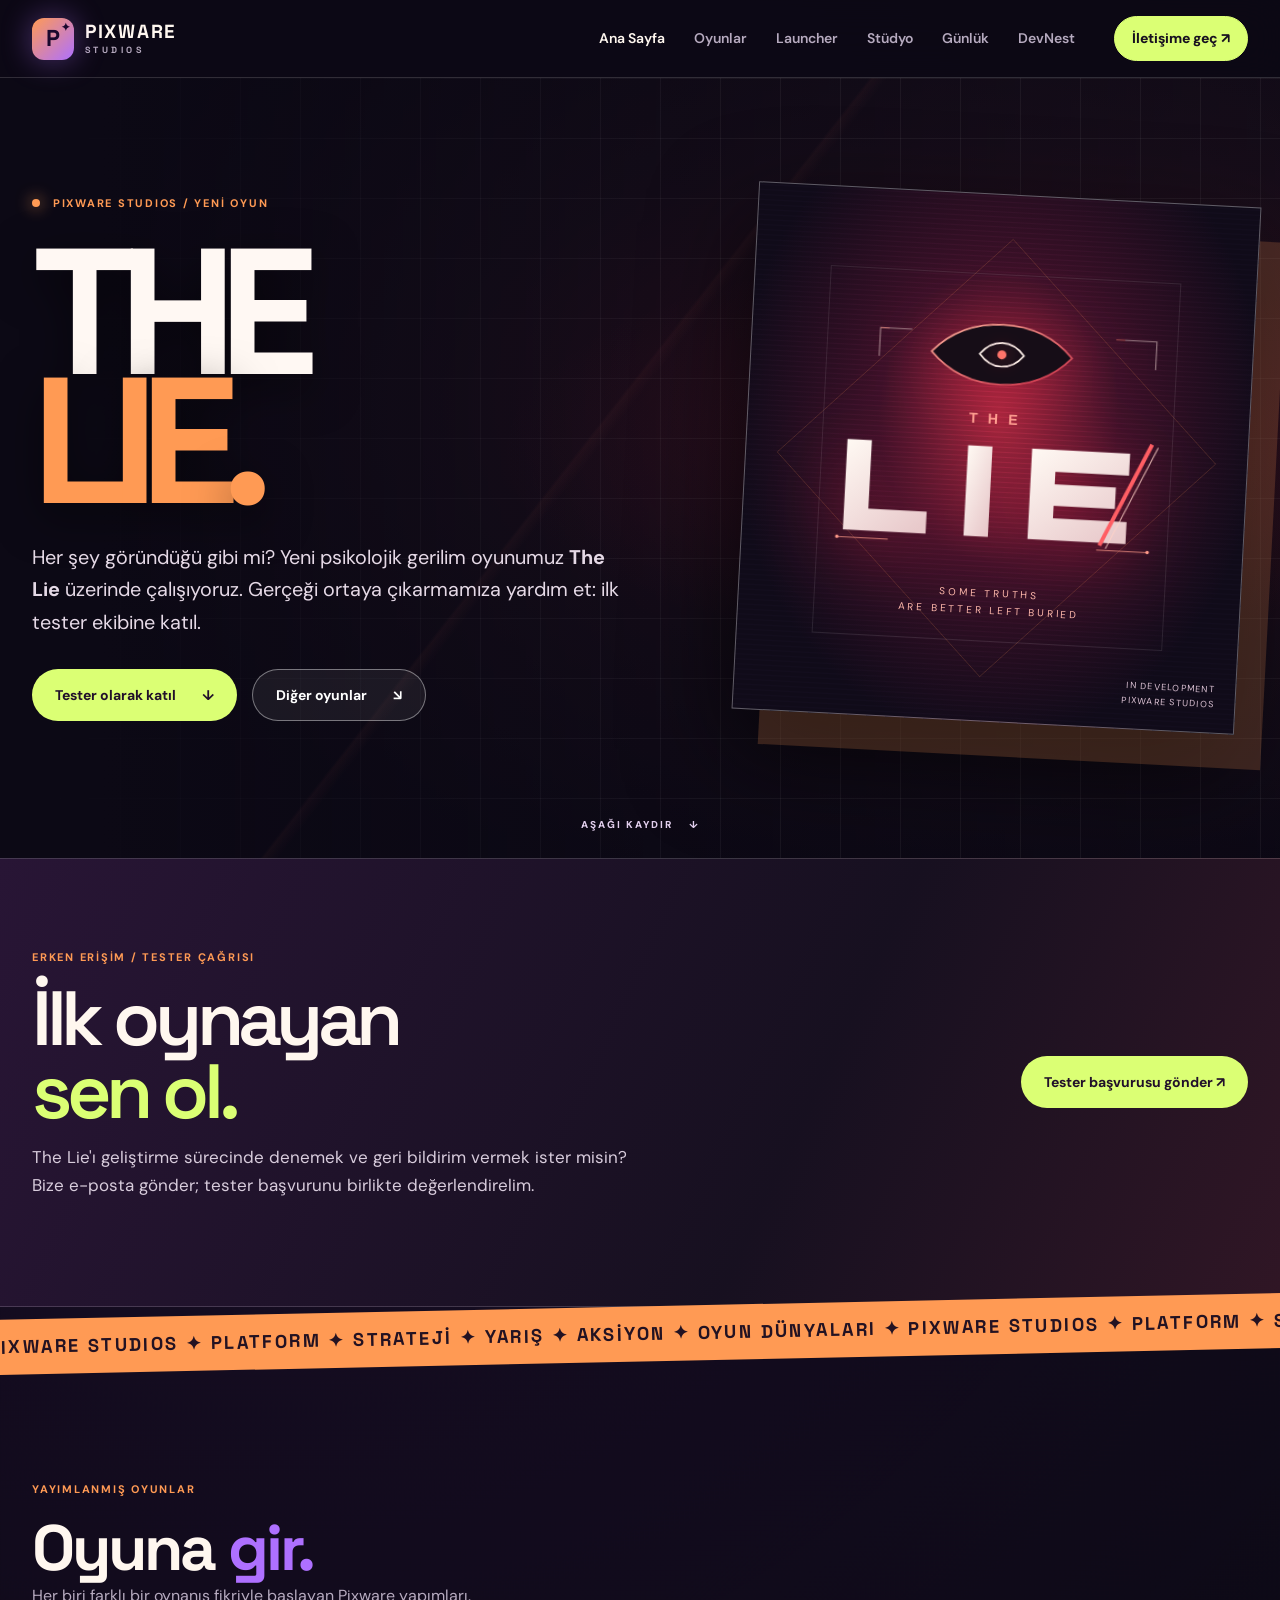
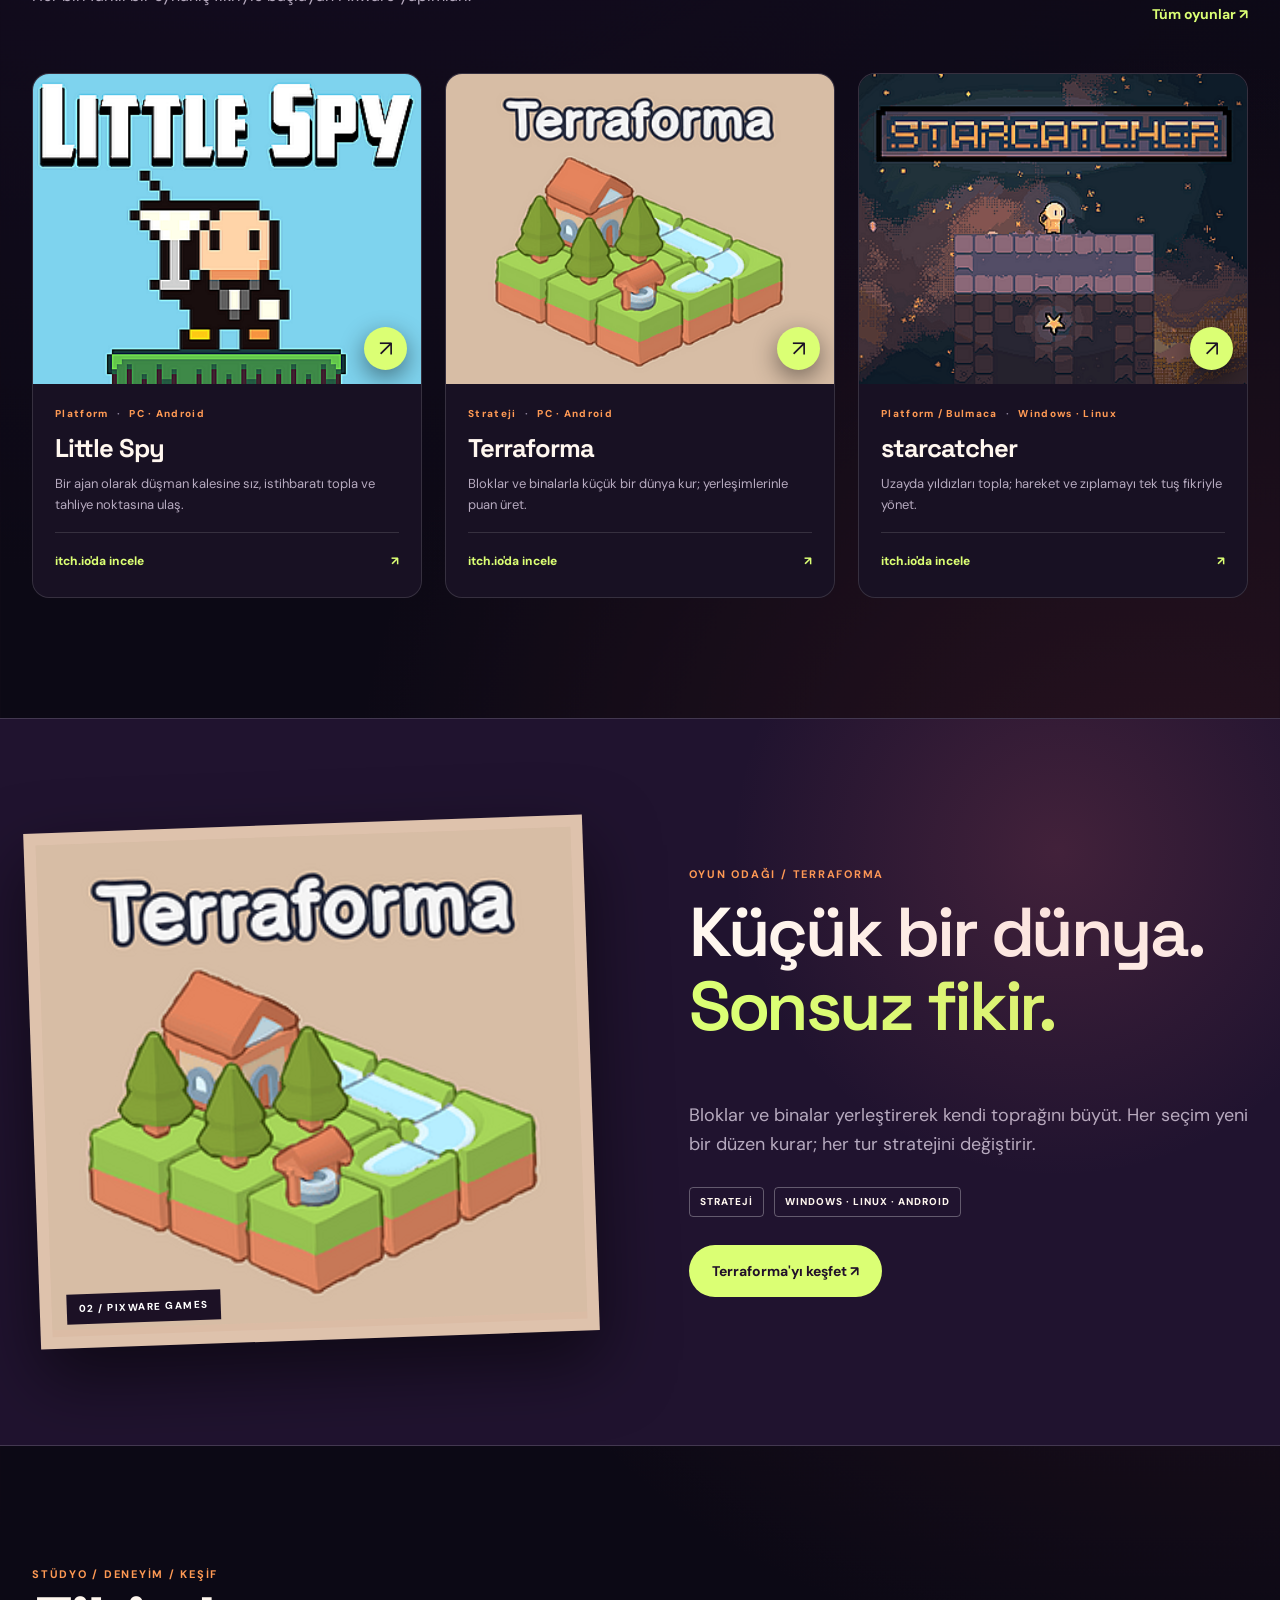
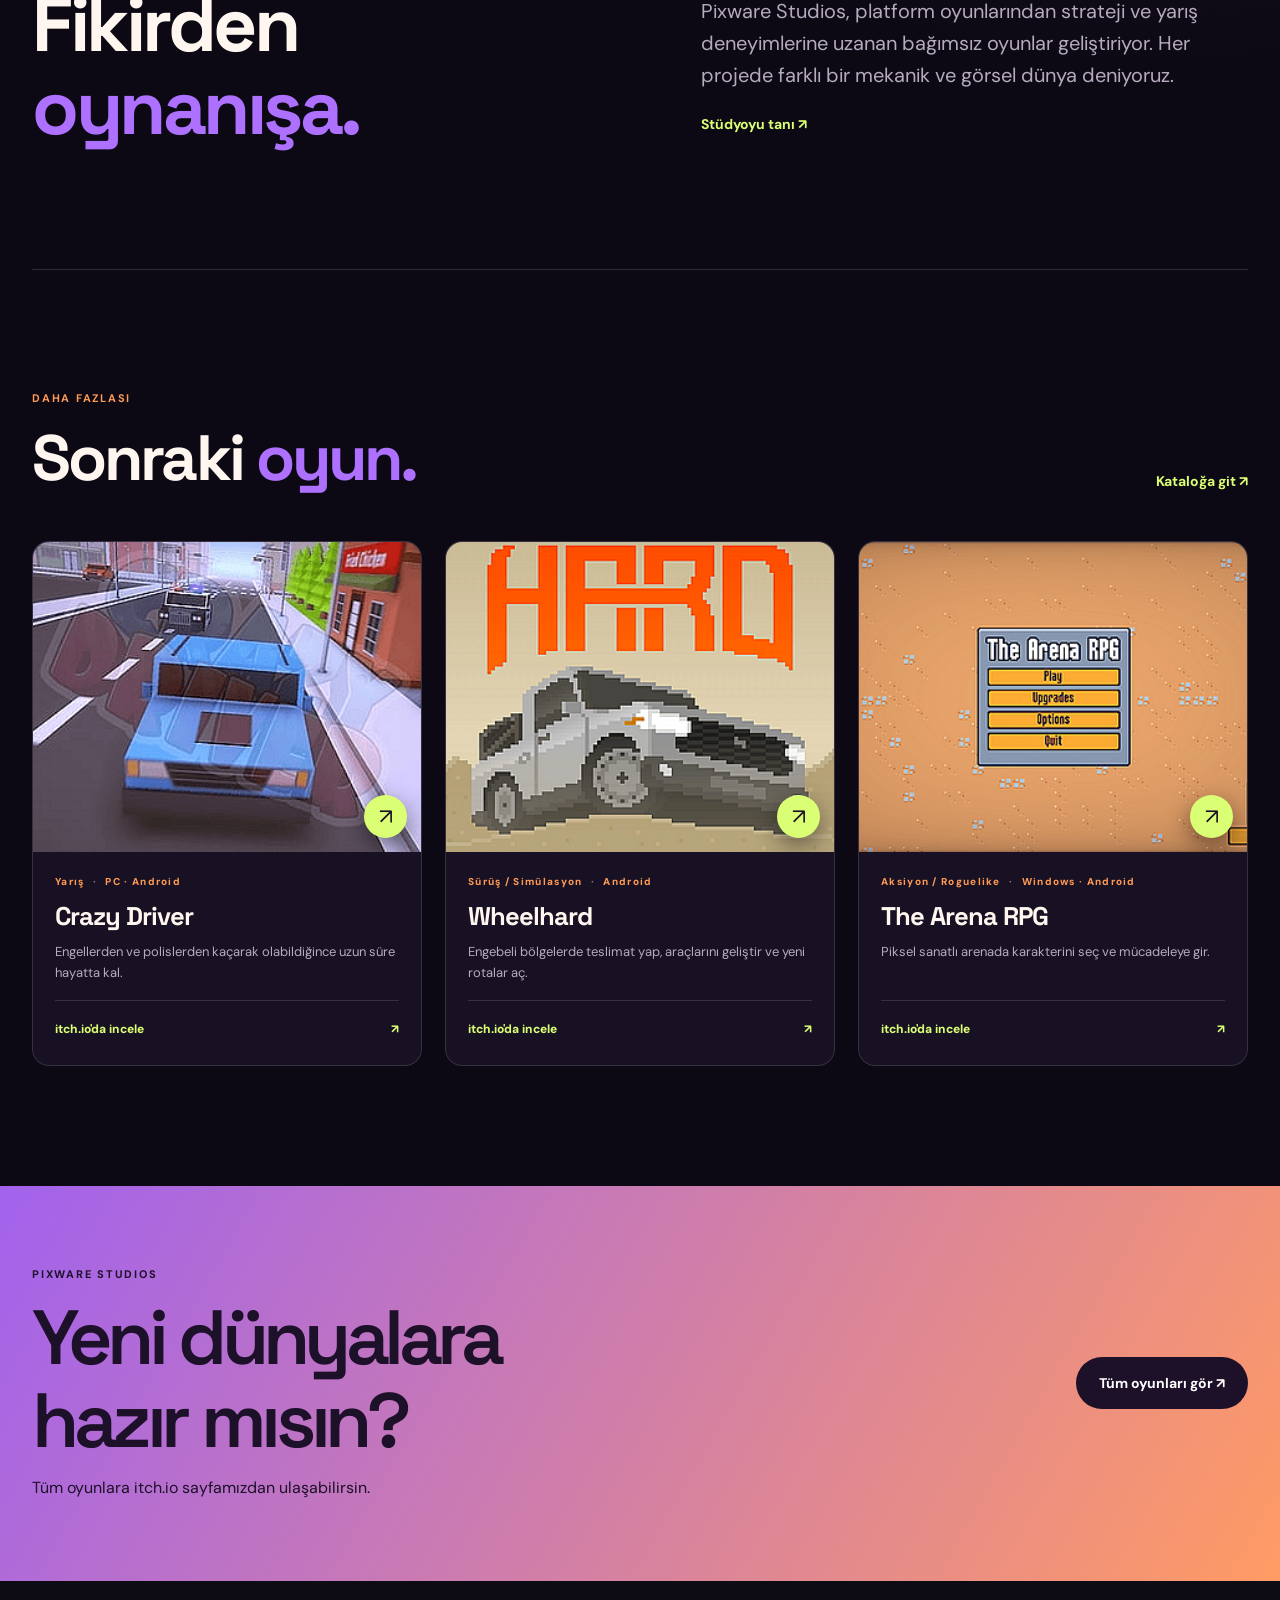
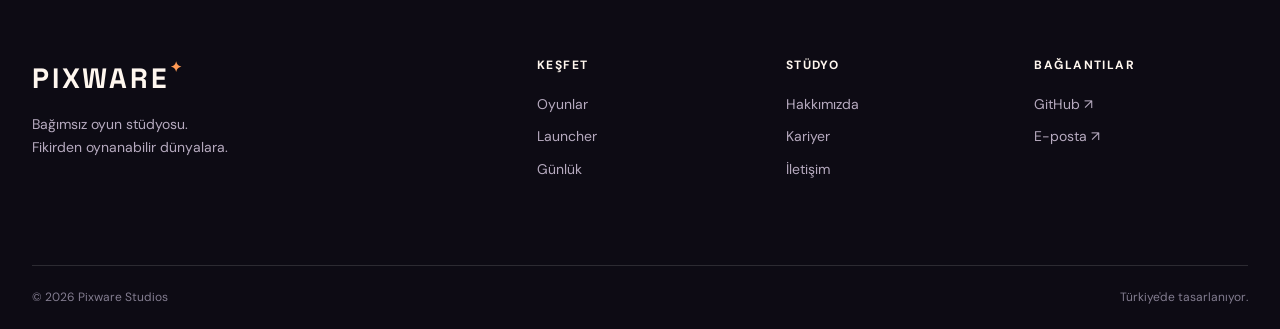
==== commit 5f71c721: "Add DevNest to the main navigation" ====
--- a/index.html
+++ b/index.html
@@ -19,6 +19,7 @@
       <button class="menu-button" type="button" aria-label="Menüyü aç" aria-expanded="false" aria-controls="primary-nav"><span></span><span></span><span></span></button>
       <nav id="primary-nav" class="primary-nav" aria-label="Ana menü">
         <a href="index.html" aria-current="page">Ana Sayfa</a><a href="games.html" >Oyunlar</a><a href="launcher.html" >Launcher</a><a href="about.html" >Stüdyo</a><a href="news/index.html" >Günlük</a>
+        <a href="https://devnest.pixwarestudios.com/">DevNest</a>
         <a class="nav-contact" href="contact.html">İletişime geç <span aria-hidden="true">↗</span></a>
       </nav>
     </div>
--- a/css/experience.css
+++ b/css/experience.css
@@ -10,3 +10,4 @@
 @media(max-width:720px){.shell{width:min(100% - 36px,1240px)}.site-header{height:72px}.menu-button{display:flex;flex-direction:column;gap:5px;border:0;background:transparent;padding:12px;margin-right:-12px}.menu-button span{width:23px;height:2px;background:var(--text)}.primary-nav{display:none;position:absolute;top:72px;left:0;right:0;background:var(--bg);padding:20px 18px 28px;flex-direction:column;align-items:stretch;border-bottom:1px solid var(--line)}.primary-nav.open{display:flex}.primary-nav>a{font-size:16px;padding:8px}.primary-nav .nav-contact{margin:5px 0 0}.hero{display:flex;flex-direction:column;align-items:stretch;padding-block:70px 20px;min-height:0}.hero h1{font-size:clamp(3.5rem,13vw,5.8rem);white-space:normal}.hero-lead{font-size:16px}.hero-art{height:330px;max-width:430px;width:100%;align-self:center}.hero-disc span{font-size:80px}.status-inner{gap:8px;flex-wrap:wrap;padding-block:18px}.status-inner strong{width:100%;order:2}.status-inner a{order:3;margin:0}.section{padding-block:75px}.section-heading.row{align-items:start}.feature-grid,.contact-grid,.two-column{grid-template-columns:1fr}.feature-card{min-height:360px;padding:26px}.feature-icon{font-size:90px}.manifesto{padding-block:75px}.manifesto blockquote{font-size:clamp(3rem,11vw,5rem)}.closing-inner{align-items:start;flex-direction:column}.footer-main{grid-template-columns:1fr 1fr;gap:30px;padding-bottom:60px}.footer-main>div:first-child{grid-column:1/-1}.footer-main>div:last-child{grid-column:auto}.page-hero{padding-block:75px 65px}.page-hero h1{font-size:clamp(3.6rem,12vw,6rem)}.state-panel{grid-template-columns:1fr;padding:30px;gap:0}.state-symbol{font-size:80px}.team-row{flex-wrap:wrap}.team-row .text-link{margin:0;width:100%}}
 @media(max-width:420px){.brand-name{font-size:16px}.hero h1{font-size:3.4rem}.actions{align-items:stretch}.actions .button{width:100%}.footer-main{grid-template-columns:1fr 1fr}.footer-bottom{gap:10px;flex-wrap:wrap}}
 @media(prefers-reduced-motion:reduce){*,*:before,*:after{scroll-behavior:auto!important;animation-duration:.01ms!important;transition-duration:.01ms!important}}
+@media(min-width:721px) and (max-width:900px){.header-inner{gap:20px}.primary-nav{gap:16px}.primary-nav .nav-contact{margin-left:0}}
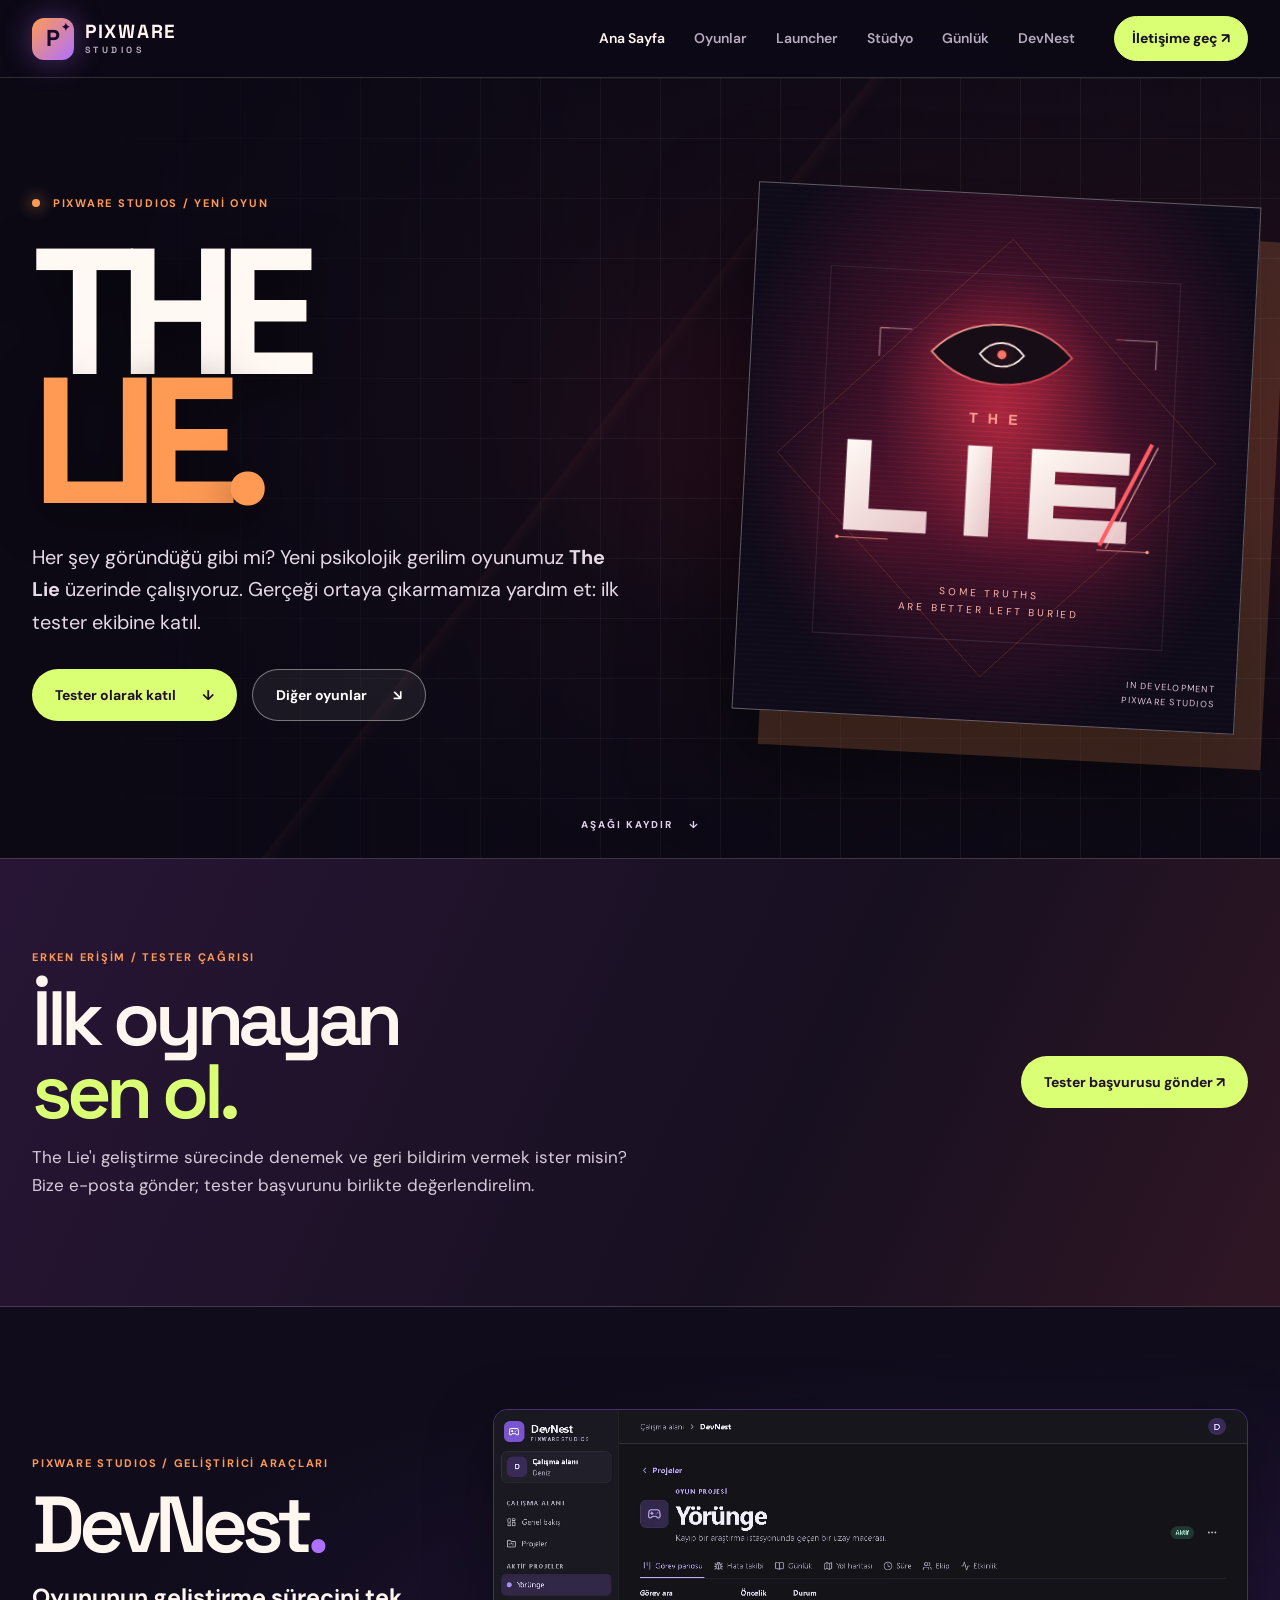
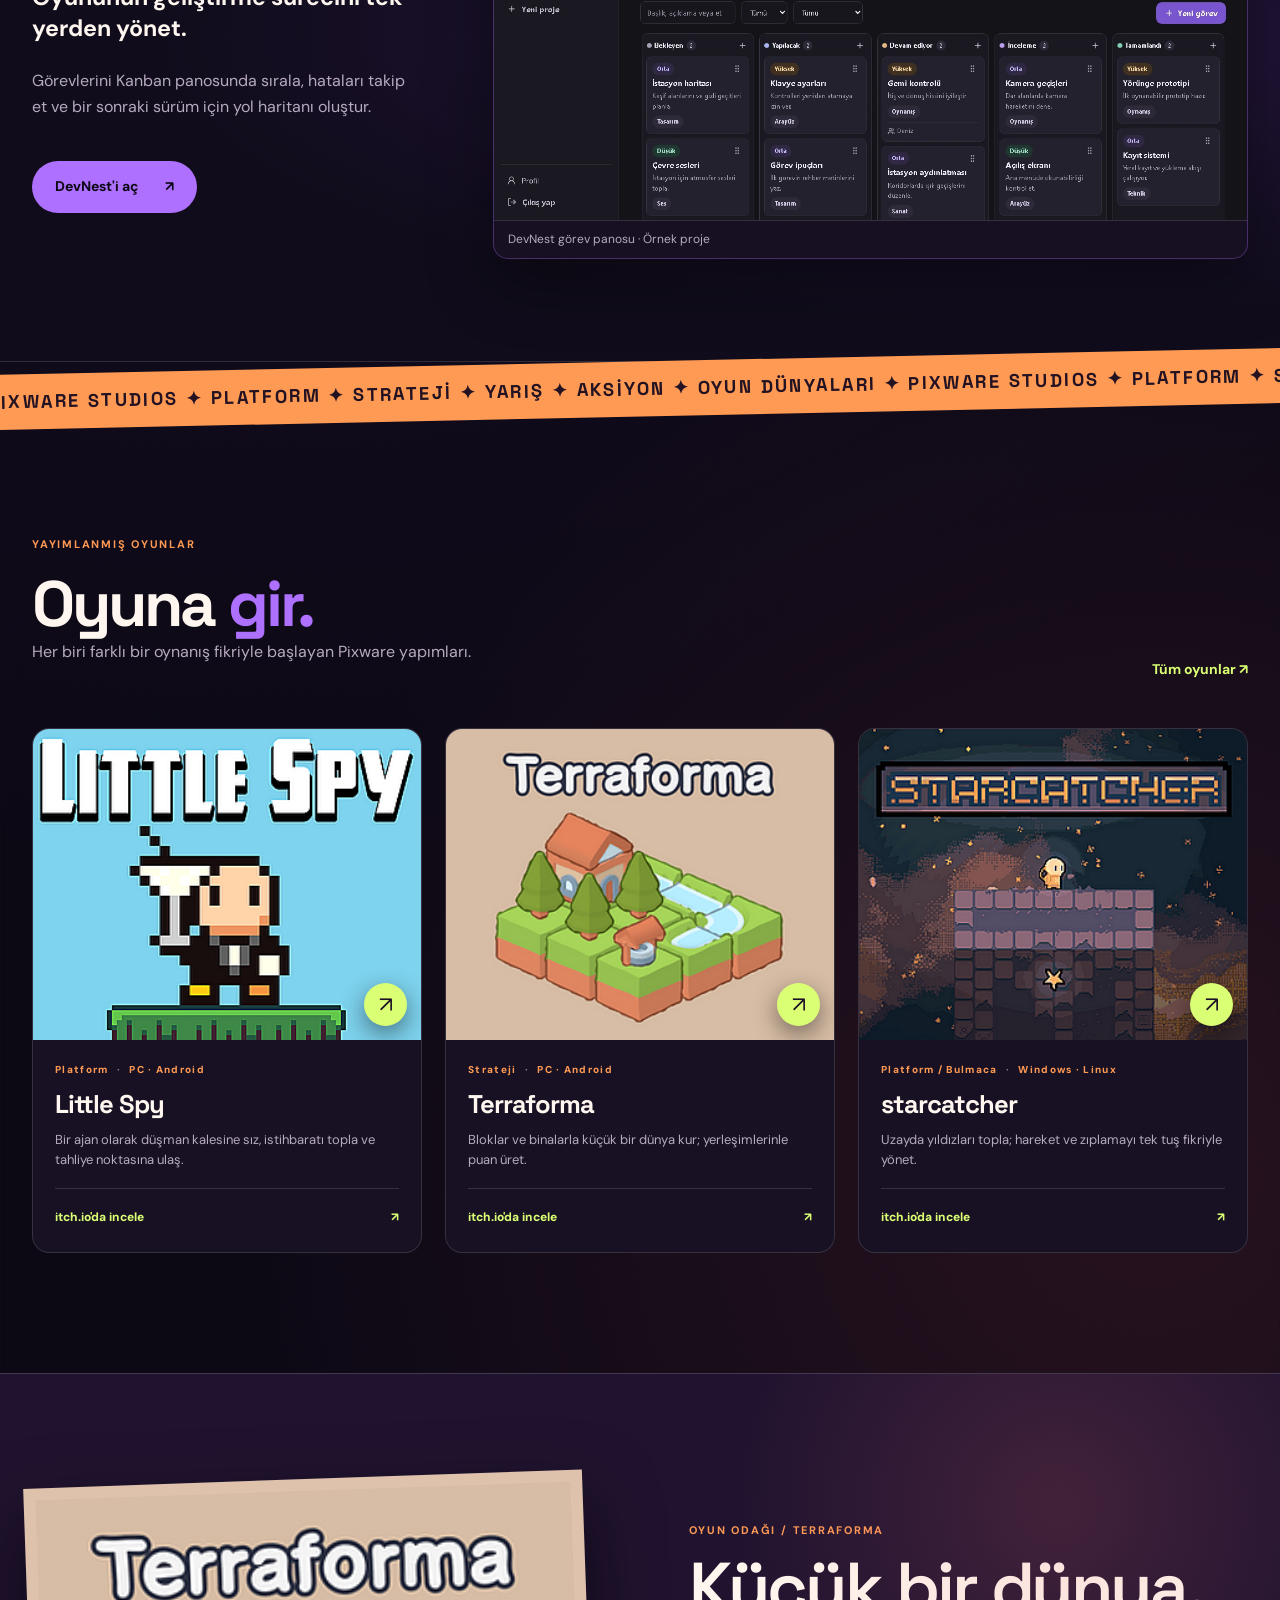
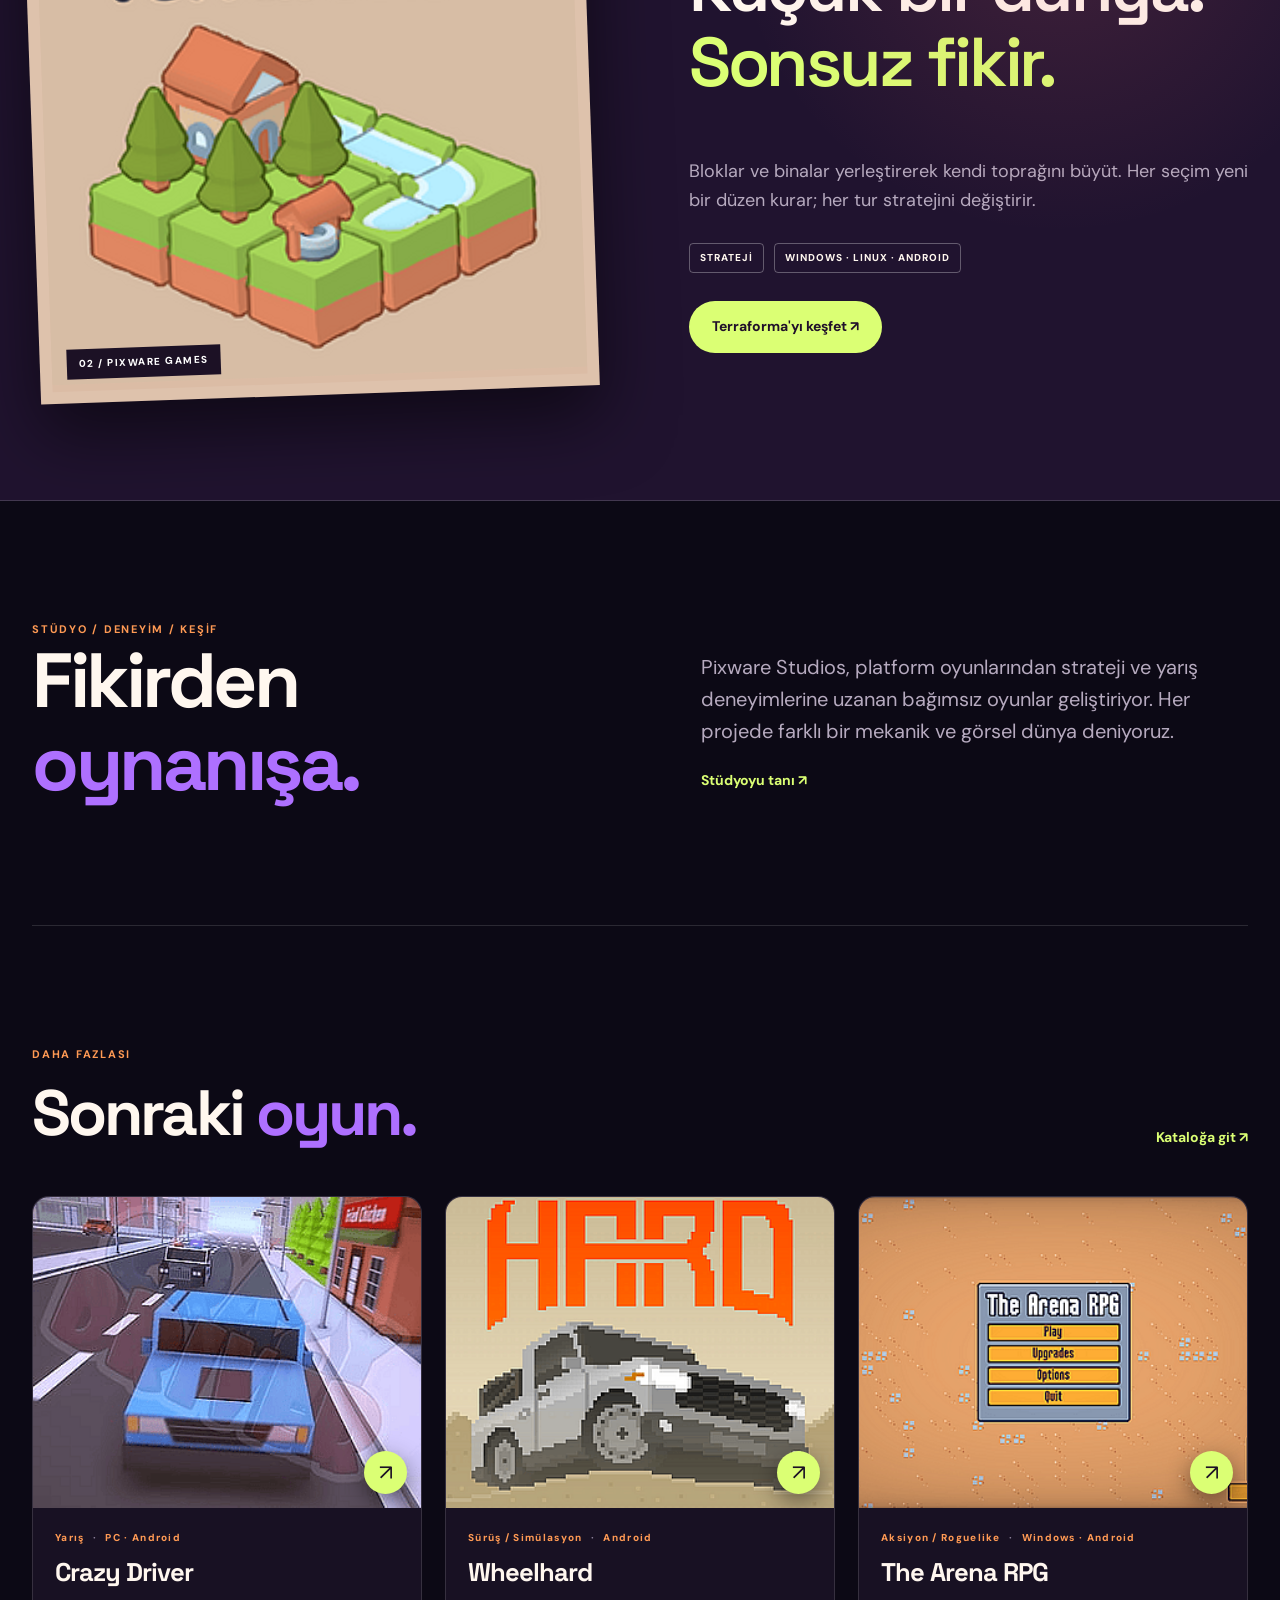
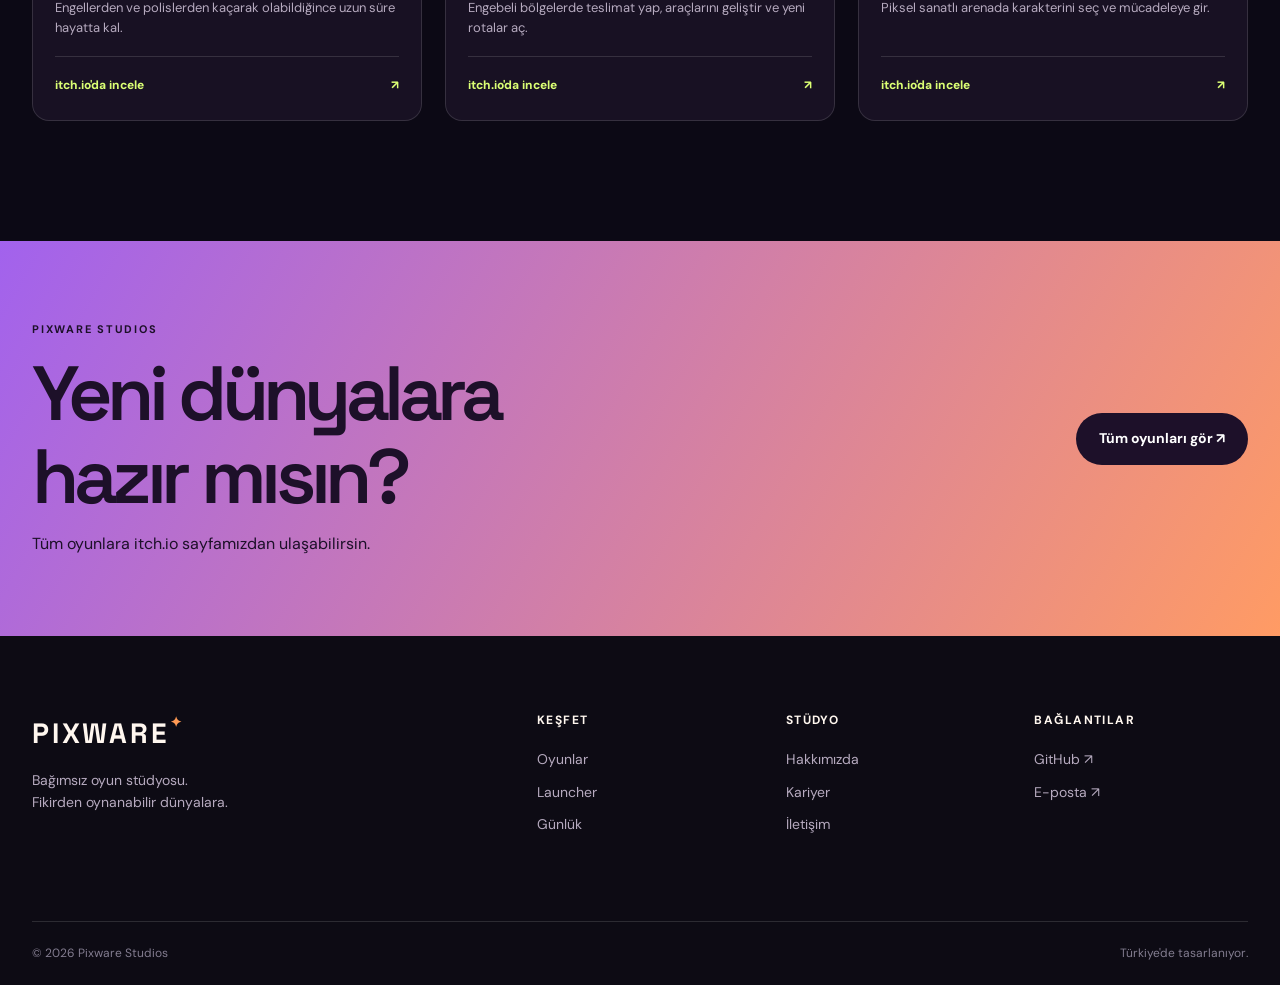
==== commit 0bfdd729: "Showcase DevNest on the studio homepage" ====
--- a/index.html
+++ b/index.html
@@ -8,7 +8,7 @@
   <title>The Lie · Pixware Studios</title>
   <link rel="icon" href="assets/logo.png" type="image/png">
   <link rel="stylesheet" href="css/experience.css">
-  <link rel="stylesheet" href="css/studio-live.css?v=3">
+  <link rel="stylesheet" href="css/studio-live.css?v=4">
   <script src="js/experience.js" defer></script>
 </head>
 <body>
@@ -41,6 +41,21 @@
     <div class="hero-scroll">AŞAĞI KAYDIR <span>↓</span></div>
   </section>
   <section class="lie-tester" id="tester"><div class="shell lie-tester-inner"><div><p class="eyebrow">ERKEN ERİŞİM / TESTER ÇAĞRISI</p><h2>İlk oynayan<br><em>sen ol.</em></h2><p>The Lie'ı geliştirme sürecinde denemek ve geri bildirim vermek ister misin? Bize e-posta gönder; tester başvurunu birlikte değerlendirelim.</p></div><a class="button button-primary" href="mailto:info@pixwarestudios.com?subject=The%20Lie%20Tester%20Basvurusu&amp;body=Merhaba%2C%20The%20Lie%20tester%20ekibine%20katilmak%20istiyorum.%0A%0AAdim%3A%0ACihazim%2Fplatformum%3A%0AOyun%20testi%20deneyimim%3A%0A">Tester başvurusu gönder ↗</a></div></section>
+  <section class="devnest-feature" id="devnest" aria-labelledby="devnest-heading">
+    <div class="shell devnest-feature-inner">
+      <div class="devnest-feature-copy">
+        <p class="eyebrow">PIXWARE STUDIOS / GELİŞTİRİCİ ARAÇLARI</p>
+        <h2 id="devnest-heading">DevNest<span>.</span></h2>
+        <p class="devnest-feature-lead">Oyununun geliştirme sürecini tek yerden yönet.</p>
+        <p>Görevlerini Kanban panosunda sırala, hataları takip et ve bir sonraki sürüm için yol haritanı oluştur.</p>
+        <a class="button button-primary" href="https://devnest.pixwarestudios.com/">DevNest'i aç <span aria-hidden="true">↗</span></a>
+      </div>
+      <figure class="devnest-preview">
+        <img src="assets/devnest-board.webp" width="1360" height="740" loading="lazy" decoding="async" alt="DevNest görev panosunda Yörünge projesi ve beş görev durumu sütunu">
+        <figcaption>DevNest görev panosu · Örnek proje</figcaption>
+      </figure>
+    </div>
+  </section>
   <div class="studio-ticker" aria-label="Pixware Studios oyun türleri"><div class="ticker-track" aria-hidden="true"><span>PIXWARE STUDIOS ✦ PLATFORM ✦ STRATEJİ ✦ YARIŞ ✦ AKSİYON ✦ OYUN DÜNYALARI ✦ PIXWARE STUDIOS ✦ PLATFORM ✦ STRATEJİ ✦ YARIŞ ✦ AKSİYON ✦ OYUN DÜNYALARI ✦</span></div></div>
   <section class="section shell featured-section" id="oyunlar"><div class="section-heading row"><div><p class="eyebrow">YAYIMLANMIŞ OYUNLAR</p><h2>Oyuna <em>gir.</em></h2><p>Her biri farklı bir oynanış fikriyle başlayan Pixware yapımları.</p></div><a class="text-link" href="games.html">Tüm oyunlar ↗</a></div><div class="game-grid home-grid"><a class="game-tile reveal" href="https://pixwarestudios.itch.io/little-spy" target="_blank" rel="noopener noreferrer"><span class="game-image"><img src="assets/games/little-spy.png" alt="Little Spy oyun kapağı" loading="lazy"><span class="game-play" aria-hidden="true">↗</span></span><span class="game-meta">Platform <span>·</span> PC · Android</span><strong>Little Spy</strong><span class="game-description">Bir ajan olarak düşman kalesine sız, istihbaratı topla ve tahliye noktasına ulaş.</span><span class="game-cta">itch.io'da incele <span>↗</span></span></a><a class="game-tile reveal" href="https://pixwarestudios.itch.io/terraforma" target="_blank" rel="noopener noreferrer"><span class="game-image"><img src="assets/games/terraforma.png" alt="Terraforma oyun kapağı" loading="lazy"><span class="game-play" aria-hidden="true">↗</span></span><span class="game-meta">Strateji <span>·</span> PC · Android</span><strong>Terraforma</strong><span class="game-description">Bloklar ve binalarla küçük bir dünya kur; yerleşimlerinle puan üret.</span><span class="game-cta">itch.io'da incele <span>↗</span></span></a><a class="game-tile reveal" href="https://pixwarestudios.itch.io/starcatcher" target="_blank" rel="noopener noreferrer"><span class="game-image"><img src="assets/games/starcatcher.png" alt="starcatcher oyun kapağı" loading="lazy"><span class="game-play" aria-hidden="true">↗</span></span><span class="game-meta">Platform / Bulmaca <span>·</span> Windows · Linux</span><strong>starcatcher</strong><span class="game-description">Uzayda yıldızları topla; hareket ve zıplamayı tek tuş fikriyle yönet.</span><span class="game-cta">itch.io'da incele <span>↗</span></span></a></div></section>
   <section class="spotlight"><div class="shell spotlight-grid"><div class="spotlight-art reveal"><img src="assets/games/terraforma.png" alt="Terraforma'nın izometrik ada görseli" loading="lazy"><span class="spotlight-corner">02 / PIXWARE GAMES</span></div><div class="spotlight-copy reveal"><p class="eyebrow">OYUN ODAĞI / TERRAFORMA</p><h2>Küçük bir dünya.<br><em>Sonsuz fikir.</em></h2><p>Bloklar ve binalar yerleştirerek kendi toprağını büyüt. Her seçim yeni bir düzen kurar; her tur stratejini değiştirir.</p><div class="spotlight-meta"><span>STRATEJİ</span><span>WINDOWS · LINUX · ANDROID</span></div><a class="button button-primary" href="https://pixwarestudios.itch.io/terraforma" target="_blank" rel="noopener noreferrer">Terraforma'yı keşfet ↗</a></div></div></section>
--- a/css/studio-live.css
+++ b/css/studio-live.css
@@ -37,3 +37,15 @@
 @media(max-width:520px){.game-grid{grid-template-columns:1fr}.hero-game{width:90%}.studio-hero h1{font-size:clamp(3.6rem,15vw,5.5rem)}.studio-hero-copy>p:not(.eyebrow){font-size:16px}.game-image{aspect-ratio:1.45}.game-description{min-height:0}.spotlight-copy h2{font-size:3.4rem}.catalog-hero h1{font-size:3.5rem}}
 .reveal{opacity:1;translate:none}.has-js .reveal{opacity:0;translate:0 24px}.has-js .reveal.is-visible{opacity:1;translate:none}
 @media(prefers-reduced-motion:reduce){.hero-game,.studio-hero-copy,.ticker-track,.hero-scroll span{animation:none!important}.reveal,.has-js .reveal{opacity:1;translate:none;transition:none}}
+
+.devnest-feature{padding-block:clamp(52px,8vw,110px);border-bottom:1px solid var(--line);background:radial-gradient(ellipse at 82% 50%,#51298650,transparent 62%),#100c1b}
+.devnest-feature-inner{display:grid;grid-template-columns:minmax(0,1fr) minmax(0,1.9fr);gap:clamp(28px,5vw,68px);align-items:center}
+.devnest-feature-copy h2{font-size:clamp(3.25rem,6.2vw,6.4rem);line-height:.95;letter-spacing:-.075em;margin:14px 0 20px}
+.devnest-feature-copy h2 span{color:var(--purple)}
+.devnest-feature-copy .devnest-feature-lead{color:var(--text);font-size:clamp(1.1rem,1.9vw,1.45rem);font-weight:700;line-height:1.35}
+.devnest-feature-copy p:not(.eyebrow):not(.devnest-feature-lead){margin-top:12px;color:var(--muted);line-height:1.65;max-width:35ch}
+.devnest-feature-copy .button{margin-top:24px}
+.devnest-preview{margin:0;min-width:0;overflow:hidden;border:1px solid #ae70ff52;border-radius:15px;background:#171023;box-shadow:0 20px 65px #0006}
+.devnest-preview img{display:block;width:100%;height:auto}
+.devnest-preview figcaption{padding:9px 14px;border-top:1px solid var(--line);font-size:.75rem;color:var(--muted)}
+@media(max-width:820px){.devnest-feature-inner{grid-template-columns:minmax(0,1fr)}}
